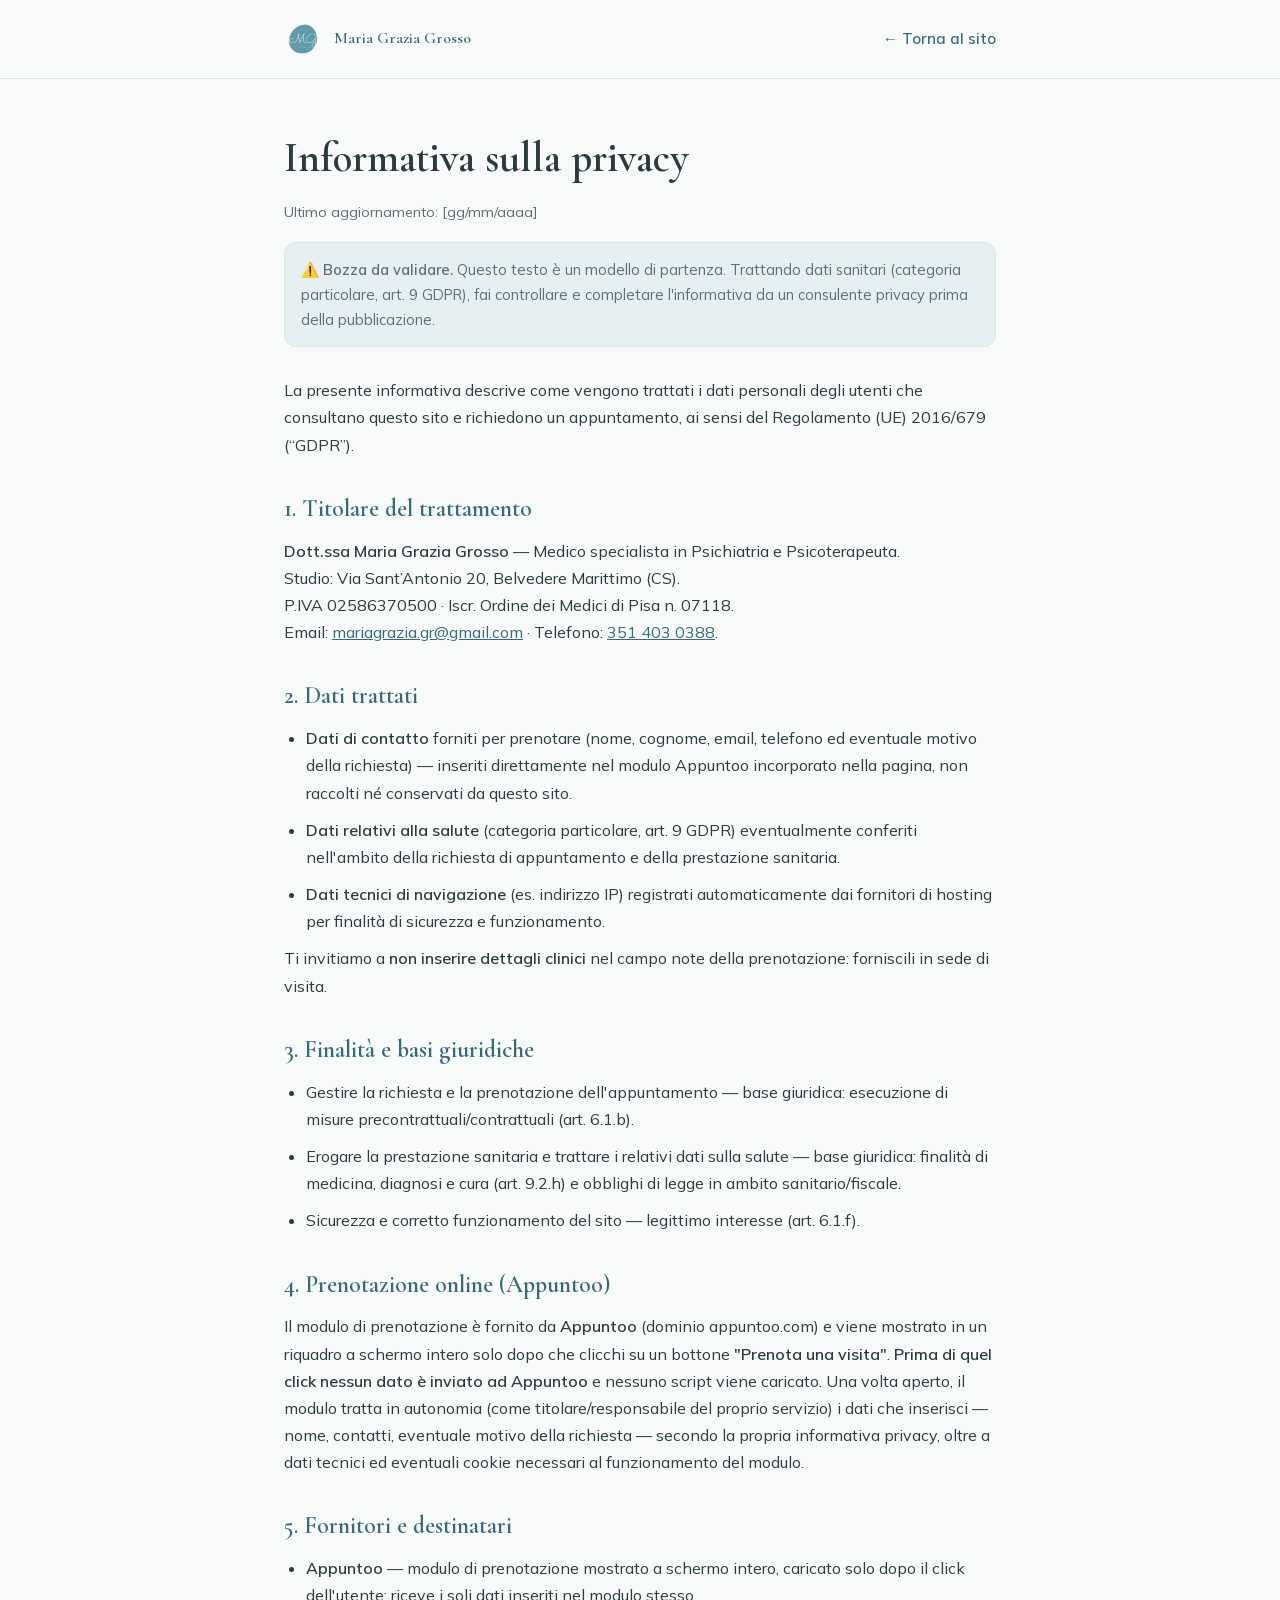
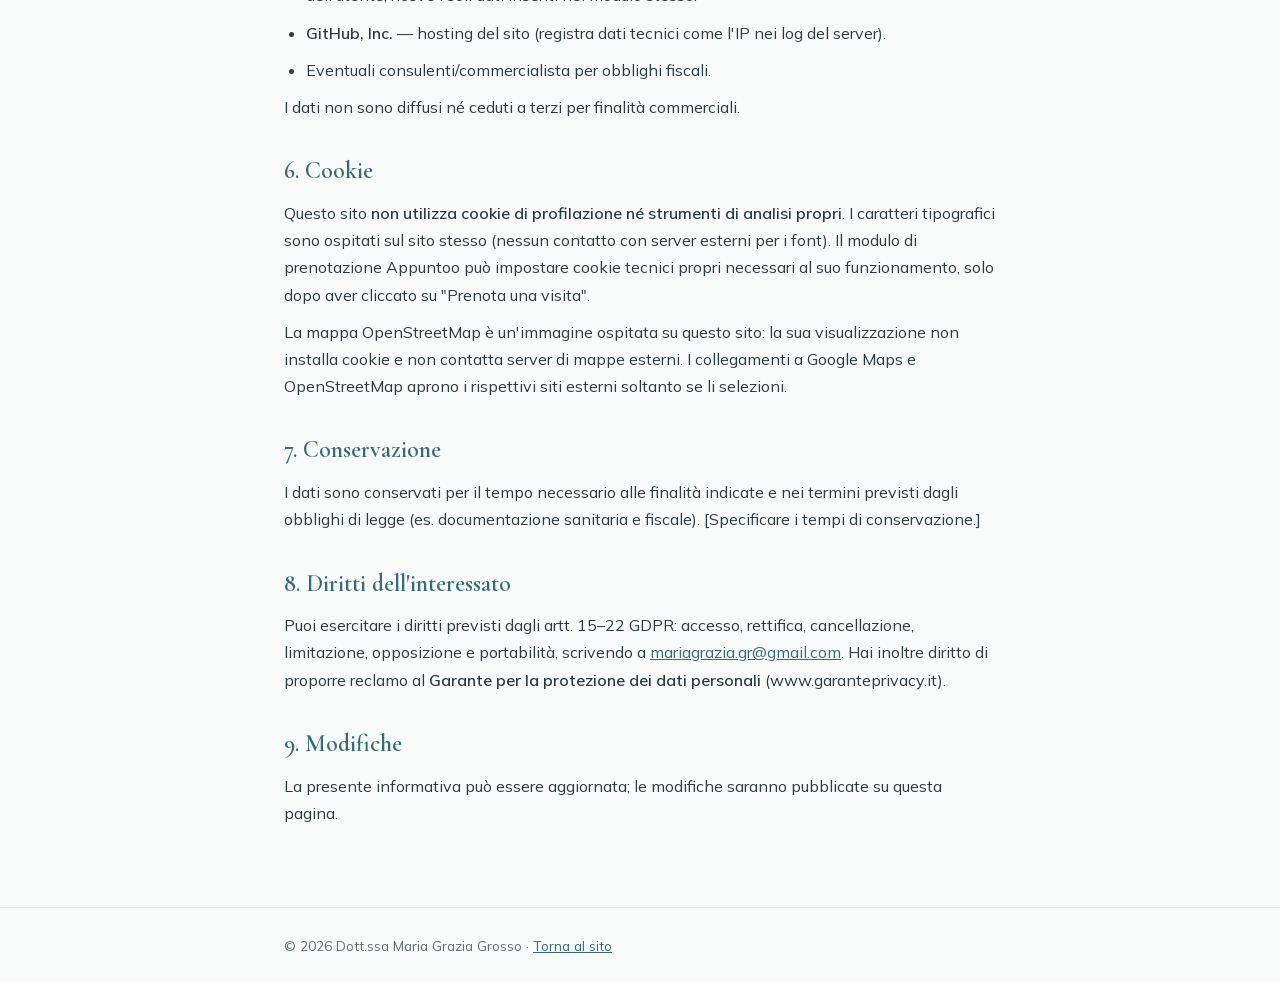
==== privacy.html @ db0a960a "Aggiunge mappa OpenStreetMap locale e link Google Maps" ====
<!DOCTYPE html>
<!--
  INFORMATIVA PRIVACY — BOZZA/TEMPLATE da completare e far validare da un consulente.
  Compila i segnaposto [tra parentesi] e verifica responsabili, tempi di conservazione e basi giuridiche.
-->
<html lang="it">
<head>
<meta charset="utf-8">
<meta name="viewport" content="width=device-width, initial-scale=1">
<script>(function(){try{var t=localStorage.getItem('theme');if(t==='dark'||t==='light')document.documentElement.setAttribute('data-theme',t);}catch(e){}})();</script>
<title>Privacy — Dott.ssa Maria Grazia Grosso</title>
<meta name="robots" content="noindex, nofollow">
<meta name="theme-color" content="#356b77">
<link rel="icon" type="image/png" href="assets/logo/favicon.png?v=12">
<style>@font-face{font-family:'Cormorant Garamond';font-style:italic;font-weight:500;font-display:swap;src:url(assets/fonts/CormorantGaramond-italic-500-latin-ext.woff2) format('woff2');unicode-range: U+0100-02BA, U+02BD-02C5, U+02C7-02CC, U+02CE-02D7, U+02DD-02FF, U+0304, U+0308, U+0329, U+1D00-1DBF, U+1E00-1E9F, U+1EF2-1EFF, U+2020, U+20A0-20AB, U+20AD-20C0, U+2113, U+2C60-2C7F, U+A720-A7FF;}
@font-face{font-family:'Cormorant Garamond';font-style:italic;font-weight:500;font-display:swap;src:url(assets/fonts/CormorantGaramond-italic-500-latin.woff2) format('woff2');unicode-range: U+0000-00FF, U+0131, U+0152-0153, U+02BB-02BC, U+02C6, U+02DA, U+02DC, U+0304, U+0308, U+0329, U+2000-206F, U+20AC, U+2122, U+2191, U+2193, U+2212, U+2215, U+FEFF, U+FFFD;}
@font-face{font-family:'Cormorant Garamond';font-style:italic;font-weight:600;font-display:swap;src:url(assets/fonts/CormorantGaramond-italic-600-latin-ext.woff2) format('woff2');unicode-range: U+0100-02BA, U+02BD-02C5, U+02C7-02CC, U+02CE-02D7, U+02DD-02FF, U+0304, U+0308, U+0329, U+1D00-1DBF, U+1E00-1E9F, U+1EF2-1EFF, U+2020, U+20A0-20AB, U+20AD-20C0, U+2113, U+2C60-2C7F, U+A720-A7FF;}
@font-face{font-family:'Cormorant Garamond';font-style:italic;font-weight:600;font-display:swap;src:url(assets/fonts/CormorantGaramond-italic-600-latin.woff2) format('woff2');unicode-range: U+0000-00FF, U+0131, U+0152-0153, U+02BB-02BC, U+02C6, U+02DA, U+02DC, U+0304, U+0308, U+0329, U+2000-206F, U+20AC, U+2122, U+2191, U+2193, U+2212, U+2215, U+FEFF, U+FFFD;}
@font-face{font-family:'Cormorant Garamond';font-style:normal;font-weight:500;font-display:swap;src:url(assets/fonts/CormorantGaramond-normal-500-latin-ext.woff2) format('woff2');unicode-range: U+0100-02BA, U+02BD-02C5, U+02C7-02CC, U+02CE-02D7, U+02DD-02FF, U+0304, U+0308, U+0329, U+1D00-1DBF, U+1E00-1E9F, U+1EF2-1EFF, U+2020, U+20A0-20AB, U+20AD-20C0, U+2113, U+2C60-2C7F, U+A720-A7FF;}
@font-face{font-family:'Cormorant Garamond';font-style:normal;font-weight:500;font-display:swap;src:url(assets/fonts/CormorantGaramond-normal-500-latin.woff2) format('woff2');unicode-range: U+0000-00FF, U+0131, U+0152-0153, U+02BB-02BC, U+02C6, U+02DA, U+02DC, U+0304, U+0308, U+0329, U+2000-206F, U+20AC, U+2122, U+2191, U+2193, U+2212, U+2215, U+FEFF, U+FFFD;}
@font-face{font-family:'Cormorant Garamond';font-style:normal;font-weight:600;font-display:swap;src:url(assets/fonts/CormorantGaramond-normal-600-latin-ext.woff2) format('woff2');unicode-range: U+0100-02BA, U+02BD-02C5, U+02C7-02CC, U+02CE-02D7, U+02DD-02FF, U+0304, U+0308, U+0329, U+1D00-1DBF, U+1E00-1E9F, U+1EF2-1EFF, U+2020, U+20A0-20AB, U+20AD-20C0, U+2113, U+2C60-2C7F, U+A720-A7FF;}
@font-face{font-family:'Cormorant Garamond';font-style:normal;font-weight:600;font-display:swap;src:url(assets/fonts/CormorantGaramond-normal-600-latin.woff2) format('woff2');unicode-range: U+0000-00FF, U+0131, U+0152-0153, U+02BB-02BC, U+02C6, U+02DA, U+02DC, U+0304, U+0308, U+0329, U+2000-206F, U+20AC, U+2122, U+2191, U+2193, U+2212, U+2215, U+FEFF, U+FFFD;}
@font-face{font-family:'Cormorant Garamond';font-style:normal;font-weight:700;font-display:swap;src:url(assets/fonts/CormorantGaramond-normal-700-latin-ext.woff2) format('woff2');unicode-range: U+0100-02BA, U+02BD-02C5, U+02C7-02CC, U+02CE-02D7, U+02DD-02FF, U+0304, U+0308, U+0329, U+1D00-1DBF, U+1E00-1E9F, U+1EF2-1EFF, U+2020, U+20A0-20AB, U+20AD-20C0, U+2113, U+2C60-2C7F, U+A720-A7FF;}
@font-face{font-family:'Cormorant Garamond';font-style:normal;font-weight:700;font-display:swap;src:url(assets/fonts/CormorantGaramond-normal-700-latin.woff2) format('woff2');unicode-range: U+0000-00FF, U+0131, U+0152-0153, U+02BB-02BC, U+02C6, U+02DA, U+02DC, U+0304, U+0308, U+0329, U+2000-206F, U+20AC, U+2122, U+2191, U+2193, U+2212, U+2215, U+FEFF, U+FFFD;}
@font-face{font-family:'Mulish';font-style:normal;font-weight:300;font-display:swap;src:url(assets/fonts/Mulish-normal-300-latin-ext.woff2) format('woff2');unicode-range: U+0100-02BA, U+02BD-02C5, U+02C7-02CC, U+02CE-02D7, U+02DD-02FF, U+0304, U+0308, U+0329, U+1D00-1DBF, U+1E00-1E9F, U+1EF2-1EFF, U+2020, U+20A0-20AB, U+20AD-20C0, U+2113, U+2C60-2C7F, U+A720-A7FF;}
@font-face{font-family:'Mulish';font-style:normal;font-weight:300;font-display:swap;src:url(assets/fonts/Mulish-normal-300-latin.woff2) format('woff2');unicode-range: U+0000-00FF, U+0131, U+0152-0153, U+02BB-02BC, U+02C6, U+02DA, U+02DC, U+0304, U+0308, U+0329, U+2000-206F, U+20AC, U+2122, U+2191, U+2193, U+2212, U+2215, U+FEFF, U+FFFD;}
@font-face{font-family:'Mulish';font-style:normal;font-weight:400;font-display:swap;src:url(assets/fonts/Mulish-normal-400-latin-ext.woff2) format('woff2');unicode-range: U+0100-02BA, U+02BD-02C5, U+02C7-02CC, U+02CE-02D7, U+02DD-02FF, U+0304, U+0308, U+0329, U+1D00-1DBF, U+1E00-1E9F, U+1EF2-1EFF, U+2020, U+20A0-20AB, U+20AD-20C0, U+2113, U+2C60-2C7F, U+A720-A7FF;}
@font-face{font-family:'Mulish';font-style:normal;font-weight:400;font-display:swap;src:url(assets/fonts/Mulish-normal-400-latin.woff2) format('woff2');unicode-range: U+0000-00FF, U+0131, U+0152-0153, U+02BB-02BC, U+02C6, U+02DA, U+02DC, U+0304, U+0308, U+0329, U+2000-206F, U+20AC, U+2122, U+2191, U+2193, U+2212, U+2215, U+FEFF, U+FFFD;}
@font-face{font-family:'Mulish';font-style:normal;font-weight:500;font-display:swap;src:url(assets/fonts/Mulish-normal-500-latin-ext.woff2) format('woff2');unicode-range: U+0100-02BA, U+02BD-02C5, U+02C7-02CC, U+02CE-02D7, U+02DD-02FF, U+0304, U+0308, U+0329, U+1D00-1DBF, U+1E00-1E9F, U+1EF2-1EFF, U+2020, U+20A0-20AB, U+20AD-20C0, U+2113, U+2C60-2C7F, U+A720-A7FF;}
@font-face{font-family:'Mulish';font-style:normal;font-weight:500;font-display:swap;src:url(assets/fonts/Mulish-normal-500-latin.woff2) format('woff2');unicode-range: U+0000-00FF, U+0131, U+0152-0153, U+02BB-02BC, U+02C6, U+02DA, U+02DC, U+0304, U+0308, U+0329, U+2000-206F, U+20AC, U+2122, U+2191, U+2193, U+2212, U+2215, U+FEFF, U+FFFD;}
@font-face{font-family:'Mulish';font-style:normal;font-weight:600;font-display:swap;src:url(assets/fonts/Mulish-normal-600-latin-ext.woff2) format('woff2');unicode-range: U+0100-02BA, U+02BD-02C5, U+02C7-02CC, U+02CE-02D7, U+02DD-02FF, U+0304, U+0308, U+0329, U+1D00-1DBF, U+1E00-1E9F, U+1EF2-1EFF, U+2020, U+20A0-20AB, U+20AD-20C0, U+2113, U+2C60-2C7F, U+A720-A7FF;}
@font-face{font-family:'Mulish';font-style:normal;font-weight:600;font-display:swap;src:url(assets/fonts/Mulish-normal-600-latin.woff2) format('woff2');unicode-range: U+0000-00FF, U+0131, U+0152-0153, U+02BB-02BC, U+02C6, U+02DA, U+02DC, U+0304, U+0308, U+0329, U+2000-206F, U+20AC, U+2122, U+2191, U+2193, U+2212, U+2215, U+FEFF, U+FFFD;}
@font-face{font-family:'Mulish';font-style:normal;font-weight:700;font-display:swap;src:url(assets/fonts/Mulish-normal-700-latin-ext.woff2) format('woff2');unicode-range: U+0100-02BA, U+02BD-02C5, U+02C7-02CC, U+02CE-02D7, U+02DD-02FF, U+0304, U+0308, U+0329, U+1D00-1DBF, U+1E00-1E9F, U+1EF2-1EFF, U+2020, U+20A0-20AB, U+20AD-20C0, U+2113, U+2C60-2C7F, U+A720-A7FF;}
@font-face{font-family:'Mulish';font-style:normal;font-weight:700;font-display:swap;src:url(assets/fonts/Mulish-normal-700-latin.woff2) format('woff2');unicode-range: U+0000-00FF, U+0131, U+0152-0153, U+02BB-02BC, U+02C6, U+02DA, U+02DC, U+0304, U+0308, U+0329, U+2000-206F, U+20AC, U+2122, U+2191, U+2193, U+2212, U+2215, U+FEFF, U+FFFD;}</style>
<style>
  :root{
    --bg:#f8fafa;--surface:#ffffff;--ink:#2c3b40;--muted:#5d6f74;
    --green:#5f9aaa;--green-deep:#356b77;--line:#d7e6e9;
    --serif:'Cormorant Garamond',Georgia,serif;
    --sans:'Mulish',-apple-system,BlinkMacSystemFont,"Segoe UI",Roboto,Helvetica,Arial,sans-serif;
  }
  :root[data-theme="dark"]{--bg:#0e171a;--surface:#16242a;--ink:#e6eef0;--muted:#9fb6bb;--green-deep:#8fc0cd;--line:#2a3b42}
  @media(prefers-color-scheme:dark){:root:not([data-theme="light"]){--bg:#0e171a;--surface:#16242a;--ink:#e6eef0;--muted:#9fb6bb;--green-deep:#8fc0cd;--line:#2a3b42}}
  *{box-sizing:border-box;margin:0;padding:0}
  body{font-family:var(--sans);color:var(--ink);background:var(--bg);line-height:1.7;-webkit-font-smoothing:antialiased}
  .wrap{max-width:760px;margin:0 auto;padding:0 24px}
  header{border-bottom:1px solid var(--line);padding:20px 0}
  header .wrap{display:flex;align-items:center;gap:12px}
  header img{width:38px;height:38px}
  header a{color:var(--green-deep);text-decoration:none;font-weight:600;font-size:.95rem}
  header .home{margin-left:auto}
  main{padding:44px 0 70px}
  h1{font-family:var(--serif);font-weight:600;font-size:clamp(2rem,5vw,2.6rem);margin-bottom:6px}
  .updated{color:var(--muted);font-size:.9rem;margin-bottom:14px}
  .note{background:rgba(95,154,170,.12);border:1px solid var(--line);border-radius:12px;padding:14px 16px;font-size:.92rem;color:var(--muted);margin:18px 0 30px}
  h2{font-family:var(--serif);font-weight:600;font-size:1.5rem;margin:30px 0 8px;color:var(--green-deep)}
  p,li{color:var(--ink);font-size:1rem;margin-bottom:10px}
  ul{padding-left:22px;margin-bottom:10px}
  a{color:var(--green-deep)}
  a:focus-visible{outline:2px solid var(--green-deep);outline-offset:3px;border-radius:4px}
  .skip-link{position:fixed;top:12px;left:12px;z-index:100;background:var(--surface);
    color:var(--ink);padding:12px 18px;border:1px solid var(--green-deep);border-radius:8px;
    transform:translateY(-180%)}
  .skip-link:focus{transform:none}
  #main-content:focus{outline:none}
  strong{font-weight:600}
  footer{border-top:1px solid var(--line);padding:26px 0;color:var(--muted);font-size:.85rem}
</style>
</head>
<body>
<a class="skip-link" href="#main-content">Vai al contenuto</a>
<header>
  <div class="wrap">
    <img src="assets/logo/icona-ottanio.png?v=12" alt="MG">
    <strong style="font-family:var(--serif);color:var(--green-deep)">Maria Grazia Grosso</strong>
    <a class="home" href="index.html">← Torna al sito</a>
  </div>
</header>

<main id="main-content" tabindex="-1">
  <div class="wrap">
    <h1>Informativa sulla privacy</h1>
    <div class="updated">Ultimo aggiornamento: [gg/mm/aaaa]</div>

    <div class="note">⚠️ <strong>Bozza da validare.</strong> Questo testo è un modello di partenza. Trattando dati sanitari (categoria particolare, art. 9 GDPR), fai controllare e completare l'informativa da un consulente privacy prima della pubblicazione.</div>

    <p>La presente informativa descrive come vengono trattati i dati personali degli utenti che consultano questo sito e richiedono un appuntamento, ai sensi del Regolamento (UE) 2016/679 (“GDPR”).</p>

    <h2>1. Titolare del trattamento</h2>
    <p><strong>Dott.ssa Maria Grazia Grosso</strong> — Medico specialista in Psichiatria e Psicoterapeuta.<br>
    Studio: Via Sant’Antonio 20, Belvedere Marittimo (CS).<br>
    P.IVA 02586370500 · Iscr. Ordine dei Medici di Pisa n. 07118.<br>
    Email: <a href="mailto:mariagrazia.gr@gmail.com">mariagrazia.gr@gmail.com</a> · Telefono: <a href="tel:+393514030388">351 403 0388</a>.</p>

    <h2>2. Dati trattati</h2>
    <ul>
      <li><strong>Dati di contatto</strong> forniti per prenotare (nome, cognome, email, telefono ed eventuale motivo della richiesta) — inseriti direttamente nel modulo Appuntoo incorporato nella pagina, non raccolti né conservati da questo sito.</li>
      <li><strong>Dati relativi alla salute</strong> (categoria particolare, art. 9 GDPR) eventualmente conferiti nell'ambito della richiesta di appuntamento e della prestazione sanitaria.</li>
      <li><strong>Dati tecnici di navigazione</strong> (es. indirizzo IP) registrati automaticamente dai fornitori di hosting per finalità di sicurezza e funzionamento.</li>
    </ul>
    <p>Ti invitiamo a <strong>non inserire dettagli clinici</strong> nel campo note della prenotazione: forniscili in sede di visita.</p>

    <h2>3. Finalità e basi giuridiche</h2>
    <ul>
      <li>Gestire la richiesta e la prenotazione dell'appuntamento — base giuridica: esecuzione di misure precontrattuali/contrattuali (art. 6.1.b).</li>
      <li>Erogare la prestazione sanitaria e trattare i relativi dati sulla salute — base giuridica: finalità di medicina, diagnosi e cura (art. 9.2.h) e obblighi di legge in ambito sanitario/fiscale.</li>
      <li>Sicurezza e corretto funzionamento del sito — legittimo interesse (art. 6.1.f).</li>
    </ul>

    <h2>4. Prenotazione online (Appuntoo)</h2>
    <p>Il modulo di prenotazione è fornito da <strong>Appuntoo</strong> (dominio appuntoo.com) e viene mostrato in un riquadro a schermo intero solo dopo che clicchi su un bottone <strong>"Prenota una visita"</strong>. <strong>Prima di quel click nessun dato è inviato ad Appuntoo</strong> e nessuno script viene caricato. Una volta aperto, il modulo tratta in autonomia (come titolare/responsabile del proprio servizio) i dati che inserisci — nome, contatti, eventuale motivo della richiesta — secondo la propria informativa privacy, oltre a dati tecnici ed eventuali cookie necessari al funzionamento del modulo.</p>

    <h2>5. Fornitori e destinatari</h2>
    <ul>
      <li><strong>Appuntoo</strong> — modulo di prenotazione mostrato a schermo intero, caricato solo dopo il click dell'utente; riceve i soli dati inseriti nel modulo stesso.</li>
      <li><strong>GitHub, Inc.</strong> — hosting del sito (registra dati tecnici come l'IP nei log del server).</li>
      <li>Eventuali consulenti/commercialista per obblighi fiscali.</li>
    </ul>
    <p>I dati non sono diffusi né ceduti a terzi per finalità commerciali.</p>

    <h2>6. Cookie</h2>
    <p>Questo sito <strong>non utilizza cookie di profilazione né strumenti di analisi propri</strong>. I caratteri tipografici sono ospitati sul sito stesso (nessun contatto con server esterni per i font). Il modulo di prenotazione Appuntoo può impostare cookie tecnici propri necessari al suo funzionamento, solo dopo aver cliccato su "Prenota una visita".</p>
    <p>La mappa OpenStreetMap è un'immagine ospitata su questo sito: la sua visualizzazione non installa cookie e non contatta server di mappe esterni. I collegamenti a Google Maps e OpenStreetMap aprono i rispettivi siti esterni soltanto se li selezioni.</p>

    <h2>7. Conservazione</h2>
    <p>I dati sono conservati per il tempo necessario alle finalità indicate e nei termini previsti dagli obblighi di legge (es. documentazione sanitaria e fiscale). [Specificare i tempi di conservazione.]</p>

    <h2>8. Diritti dell'interessato</h2>
    <p>Puoi esercitare i diritti previsti dagli artt. 15–22 GDPR: accesso, rettifica, cancellazione, limitazione, opposizione e portabilità, scrivendo a <a href="mailto:mariagrazia.gr@gmail.com">mariagrazia.gr@gmail.com</a>. Hai inoltre diritto di proporre reclamo al <strong>Garante per la protezione dei dati personali</strong> (www.garanteprivacy.it).</p>

    <h2>9. Modifiche</h2>
    <p>La presente informativa può essere aggiornata; le modifiche saranno pubblicate su questa pagina.</p>
  </div>
</main>

<footer>
  <div class="wrap">© <span id="yr"></span> Dott.ssa Maria Grazia Grosso · <a href="index.html">Torna al sito</a></div>
</footer>
<script>document.getElementById('yr').textContent=new Date().getFullYear();</script>
</body>
</html>
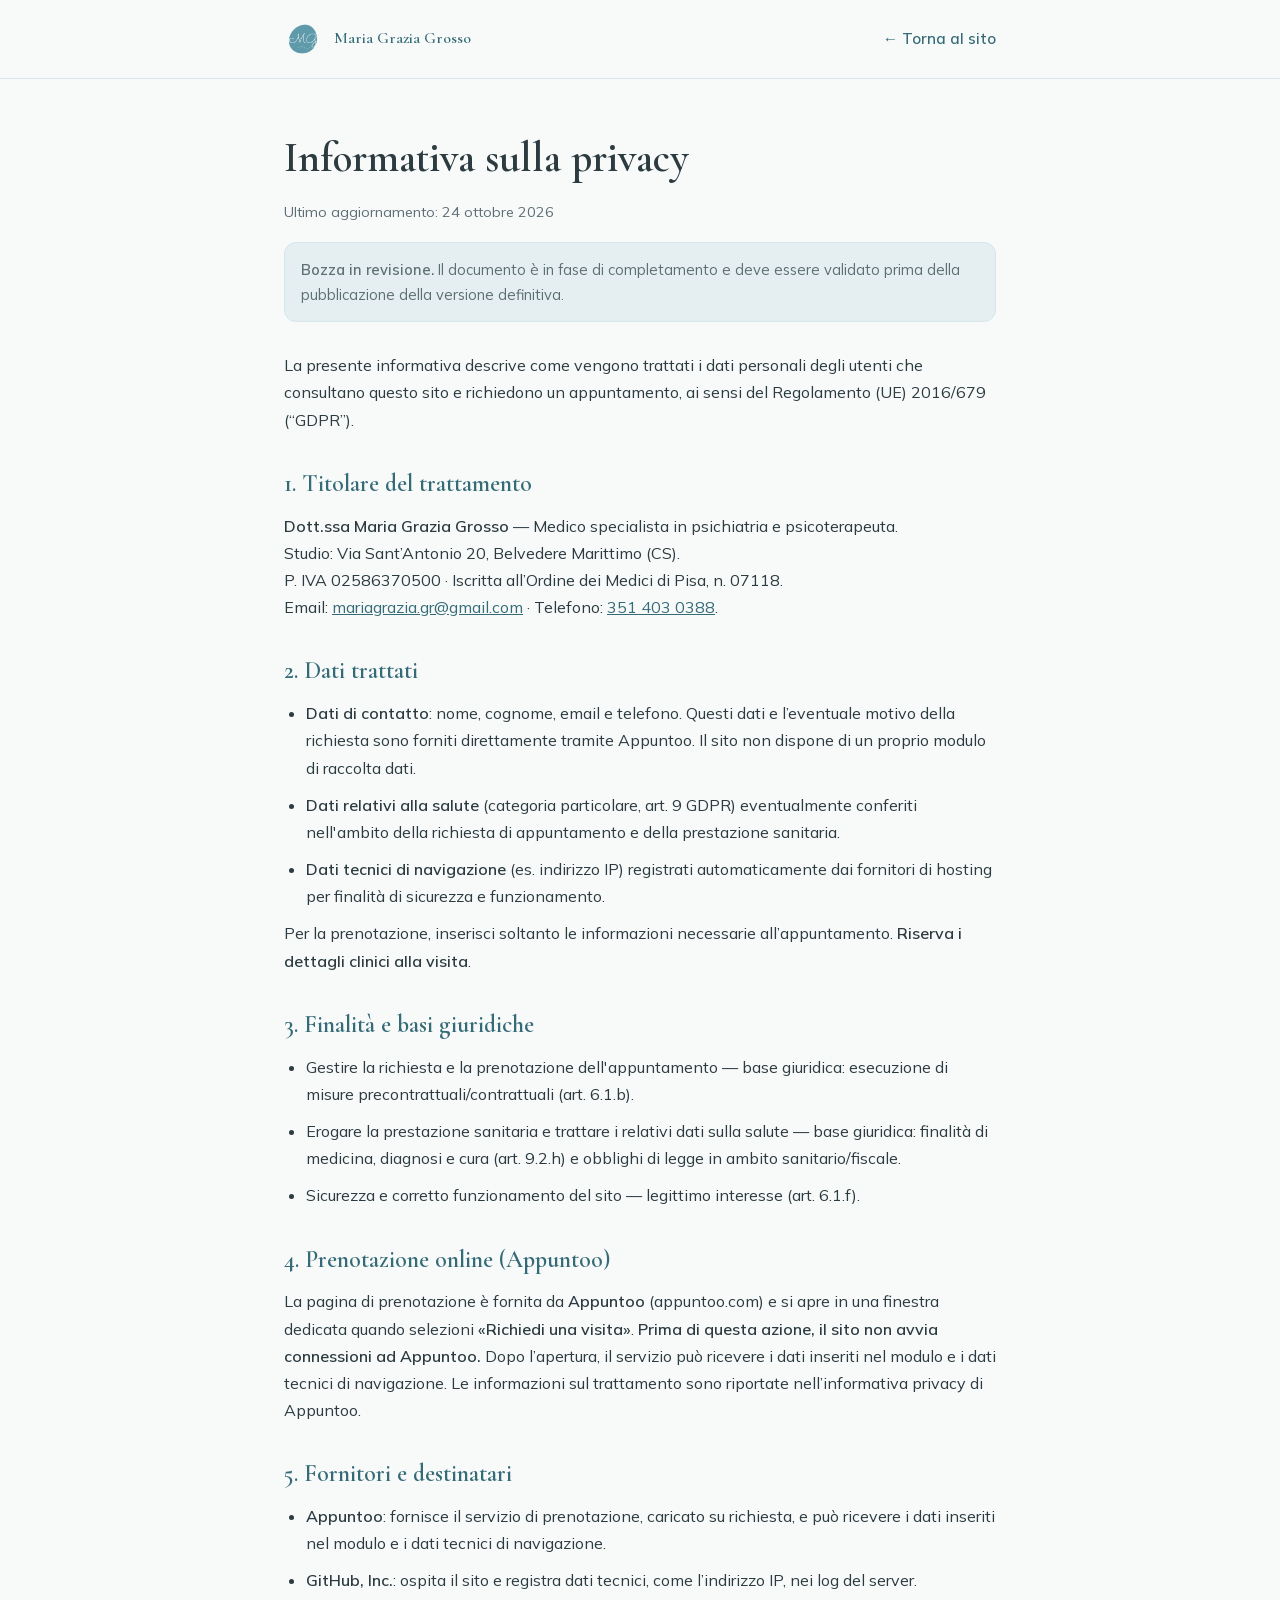
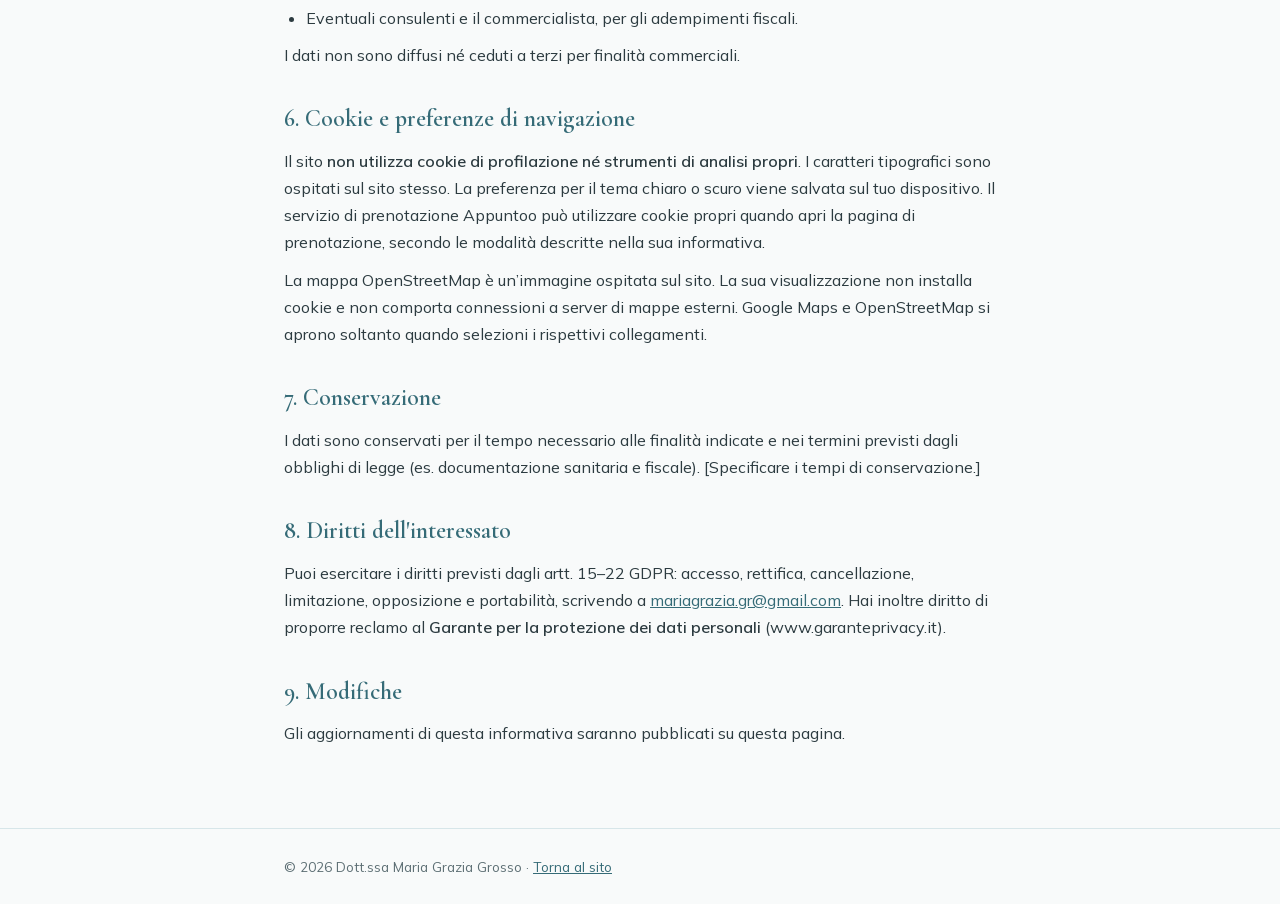
==== commit e0aec1b6: "Riscrive i testi con tono professionale e coerente" ====
--- a/privacy.html
+++ b/privacy.html
@@ -80,25 +80,25 @@
 <main id="main-content" tabindex="-1">
   <div class="wrap">
     <h1>Informativa sulla privacy</h1>
-    <div class="updated">Ultimo aggiornamento: [gg/mm/aaaa]</div>
+    <div class="updated">Ultimo aggiornamento: 24 ottobre 2026</div>
 
-    <div class="note">⚠️ <strong>Bozza da validare.</strong> Questo testo è un modello di partenza. Trattando dati sanitari (categoria particolare, art. 9 GDPR), fai controllare e completare l'informativa da un consulente privacy prima della pubblicazione.</div>
+    <div class="note"><strong>Bozza in revisione.</strong> Il documento è in fase di completamento e deve essere validato prima della pubblicazione della versione definitiva.</div>
 
     <p>La presente informativa descrive come vengono trattati i dati personali degli utenti che consultano questo sito e richiedono un appuntamento, ai sensi del Regolamento (UE) 2016/679 (“GDPR”).</p>
 
     <h2>1. Titolare del trattamento</h2>
-    <p><strong>Dott.ssa Maria Grazia Grosso</strong> — Medico specialista in Psichiatria e Psicoterapeuta.<br>
+    <p><strong>Dott.ssa Maria Grazia Grosso</strong> — Medico specialista in psichiatria e psicoterapeuta.<br>
     Studio: Via Sant’Antonio 20, Belvedere Marittimo (CS).<br>
-    P.IVA 02586370500 · Iscr. Ordine dei Medici di Pisa n. 07118.<br>
+    P. IVA 02586370500 · Iscritta all’Ordine dei Medici di Pisa, n. 07118.<br>
     Email: <a href="mailto:mariagrazia.gr@gmail.com">mariagrazia.gr@gmail.com</a> · Telefono: <a href="tel:+393514030388">351 403 0388</a>.</p>
 
     <h2>2. Dati trattati</h2>
     <ul>
-      <li><strong>Dati di contatto</strong> forniti per prenotare (nome, cognome, email, telefono ed eventuale motivo della richiesta) — inseriti direttamente nel modulo Appuntoo incorporato nella pagina, non raccolti né conservati da questo sito.</li>
+      <li><strong>Dati di contatto</strong>: nome, cognome, email e telefono. Questi dati e l’eventuale motivo della richiesta sono forniti direttamente tramite Appuntoo. Il sito non dispone di un proprio modulo di raccolta dati.</li>
       <li><strong>Dati relativi alla salute</strong> (categoria particolare, art. 9 GDPR) eventualmente conferiti nell'ambito della richiesta di appuntamento e della prestazione sanitaria.</li>
       <li><strong>Dati tecnici di navigazione</strong> (es. indirizzo IP) registrati automaticamente dai fornitori di hosting per finalità di sicurezza e funzionamento.</li>
     </ul>
-    <p>Ti invitiamo a <strong>non inserire dettagli clinici</strong> nel campo note della prenotazione: forniscili in sede di visita.</p>
+    <p>Per la prenotazione, inserisci soltanto le informazioni necessarie all’appuntamento. <strong>Riserva i dettagli clinici alla visita</strong>.</p>
 
     <h2>3. Finalità e basi giuridiche</h2>
     <ul>
@@ -108,19 +108,19 @@
     </ul>
 
     <h2>4. Prenotazione online (Appuntoo)</h2>
-    <p>Il modulo di prenotazione è fornito da <strong>Appuntoo</strong> (dominio appuntoo.com) e viene mostrato in un riquadro a schermo intero solo dopo che clicchi su un bottone <strong>"Prenota una visita"</strong>. <strong>Prima di quel click nessun dato è inviato ad Appuntoo</strong> e nessuno script viene caricato. Una volta aperto, il modulo tratta in autonomia (come titolare/responsabile del proprio servizio) i dati che inserisci — nome, contatti, eventuale motivo della richiesta — secondo la propria informativa privacy, oltre a dati tecnici ed eventuali cookie necessari al funzionamento del modulo.</p>
+    <p>La pagina di prenotazione è fornita da <strong>Appuntoo</strong> (appuntoo.com) e si apre in una finestra dedicata quando selezioni <strong>«Richiedi una visita»</strong>. <strong>Prima di questa azione, il sito non avvia connessioni ad Appuntoo.</strong> Dopo l’apertura, il servizio può ricevere i dati inseriti nel modulo e i dati tecnici di navigazione. Le informazioni sul trattamento sono riportate nell’informativa privacy di Appuntoo.</p>
 
     <h2>5. Fornitori e destinatari</h2>
     <ul>
-      <li><strong>Appuntoo</strong> — modulo di prenotazione mostrato a schermo intero, caricato solo dopo il click dell'utente; riceve i soli dati inseriti nel modulo stesso.</li>
-      <li><strong>GitHub, Inc.</strong> — hosting del sito (registra dati tecnici come l'IP nei log del server).</li>
-      <li>Eventuali consulenti/commercialista per obblighi fiscali.</li>
+      <li><strong>Appuntoo</strong>: fornisce il servizio di prenotazione, caricato su richiesta, e può ricevere i dati inseriti nel modulo e i dati tecnici di navigazione.</li>
+      <li><strong>GitHub, Inc.</strong>: ospita il sito e registra dati tecnici, come l’indirizzo IP, nei log del server.</li>
+      <li>Eventuali consulenti e il commercialista, per gli adempimenti fiscali.</li>
     </ul>
     <p>I dati non sono diffusi né ceduti a terzi per finalità commerciali.</p>
 
-    <h2>6. Cookie</h2>
-    <p>Questo sito <strong>non utilizza cookie di profilazione né strumenti di analisi propri</strong>. I caratteri tipografici sono ospitati sul sito stesso (nessun contatto con server esterni per i font). Il modulo di prenotazione Appuntoo può impostare cookie tecnici propri necessari al suo funzionamento, solo dopo aver cliccato su "Prenota una visita".</p>
-    <p>La mappa OpenStreetMap è un'immagine ospitata su questo sito: la sua visualizzazione non installa cookie e non contatta server di mappe esterni. I collegamenti a Google Maps e OpenStreetMap aprono i rispettivi siti esterni soltanto se li selezioni.</p>
+    <h2>6. Cookie e preferenze di navigazione</h2>
+    <p>Il sito <strong>non utilizza cookie di profilazione né strumenti di analisi propri</strong>. I caratteri tipografici sono ospitati sul sito stesso. La preferenza per il tema chiaro o scuro viene salvata sul tuo dispositivo. Il servizio di prenotazione Appuntoo può utilizzare cookie propri quando apri la pagina di prenotazione, secondo le modalità descritte nella sua informativa.</p>
+    <p>La mappa OpenStreetMap è un’immagine ospitata sul sito. La sua visualizzazione non installa cookie e non comporta connessioni a server di mappe esterni. Google Maps e OpenStreetMap si aprono soltanto quando selezioni i rispettivi collegamenti.</p>
 
     <h2>7. Conservazione</h2>
     <p>I dati sono conservati per il tempo necessario alle finalità indicate e nei termini previsti dagli obblighi di legge (es. documentazione sanitaria e fiscale). [Specificare i tempi di conservazione.]</p>
@@ -129,7 +129,7 @@
     <p>Puoi esercitare i diritti previsti dagli artt. 15–22 GDPR: accesso, rettifica, cancellazione, limitazione, opposizione e portabilità, scrivendo a <a href="mailto:mariagrazia.gr@gmail.com">mariagrazia.gr@gmail.com</a>. Hai inoltre diritto di proporre reclamo al <strong>Garante per la protezione dei dati personali</strong> (www.garanteprivacy.it).</p>
 
     <h2>9. Modifiche</h2>
-    <p>La presente informativa può essere aggiornata; le modifiche saranno pubblicate su questa pagina.</p>
+    <p>Gli aggiornamenti di questa informativa saranno pubblicati su questa pagina.</p>
   </div>
 </main>
 
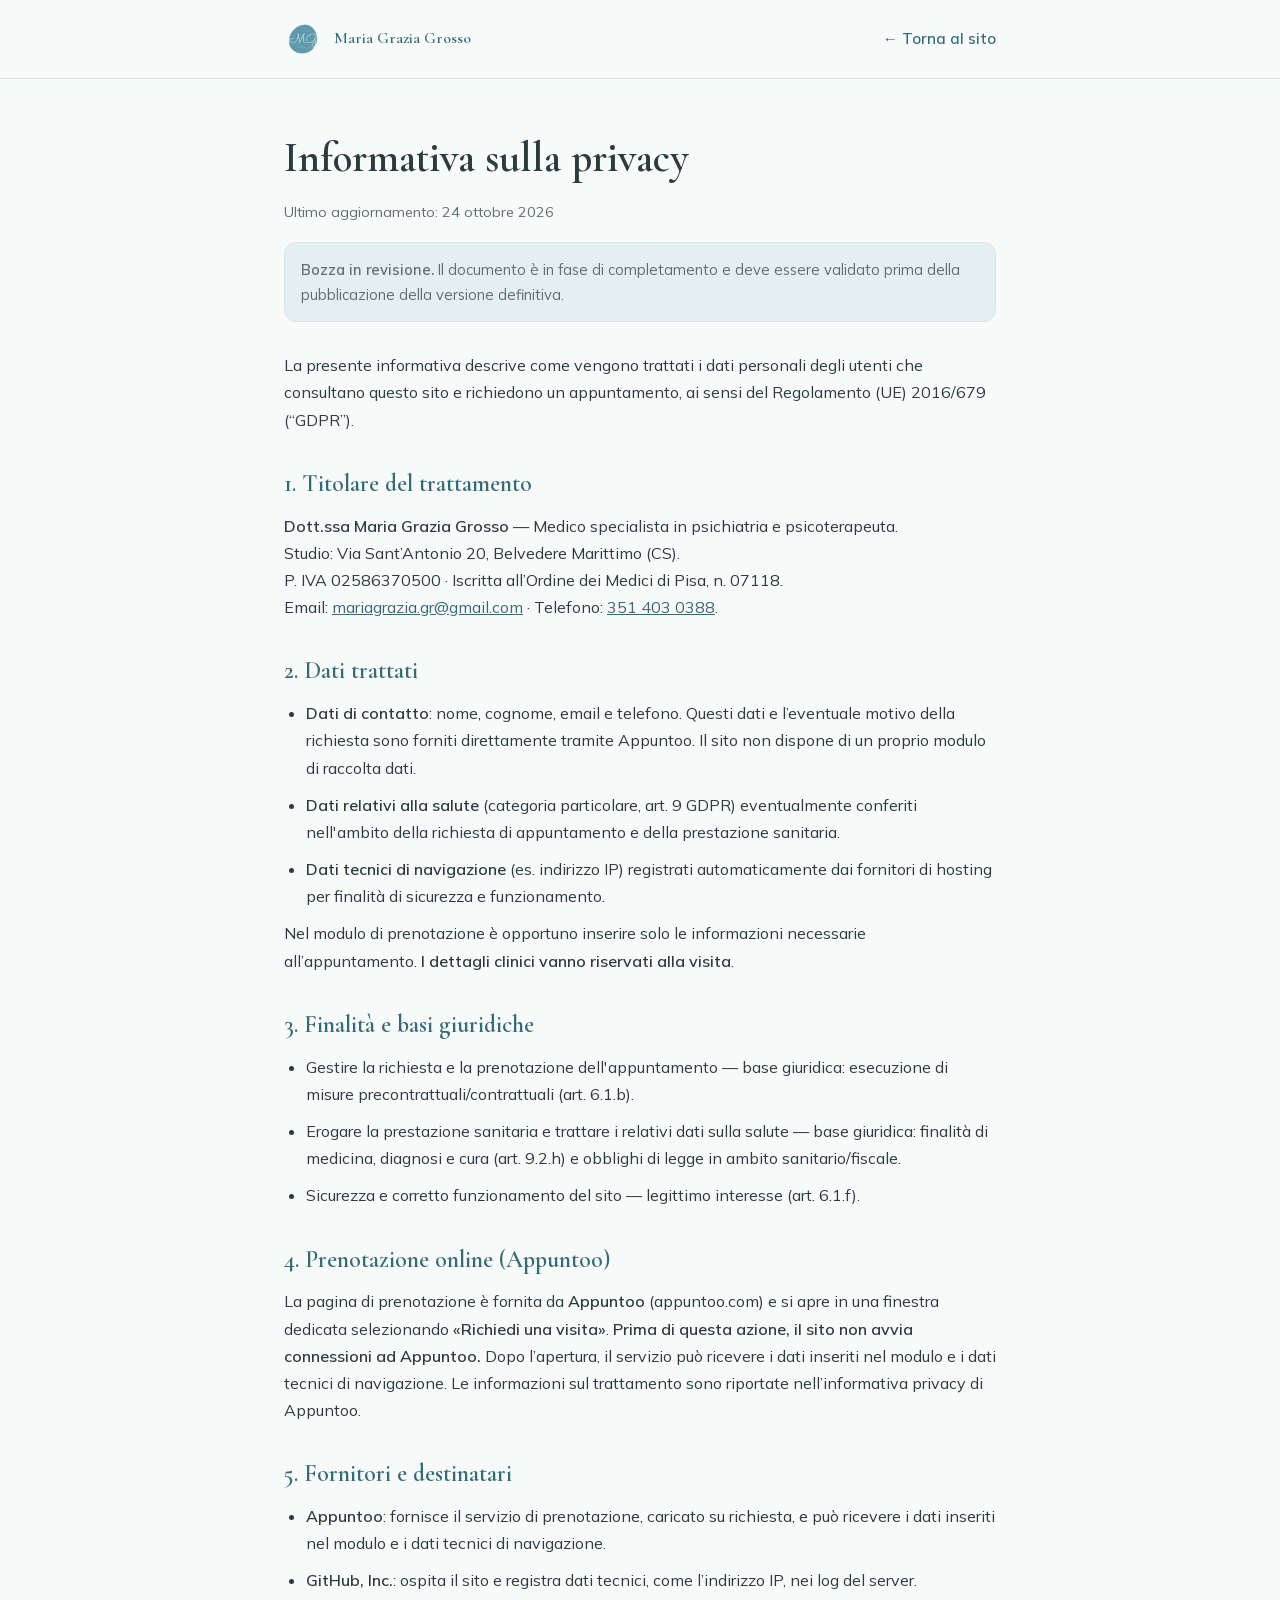
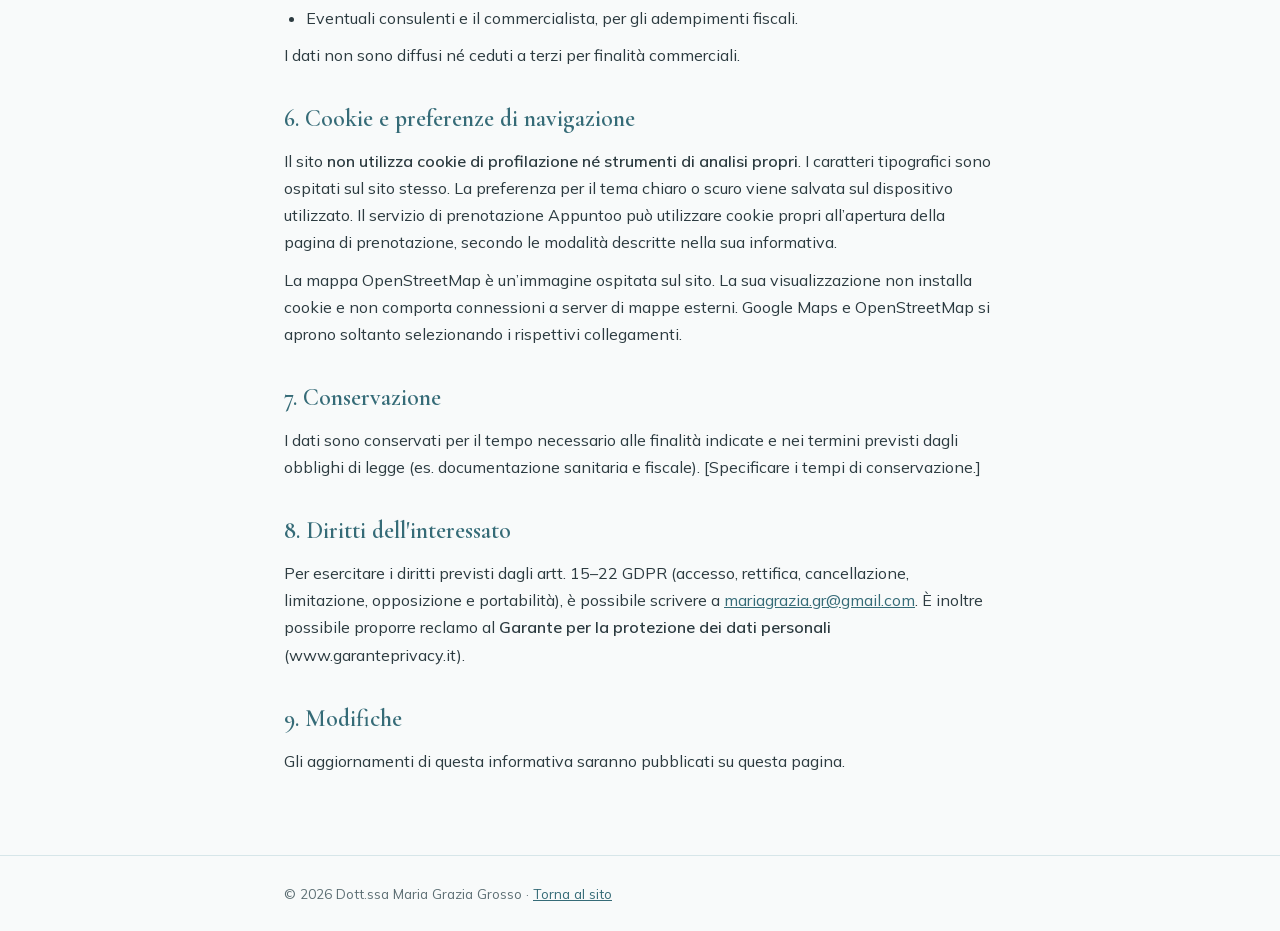
==== commit 619111b7: "Uniforma i testi a un registro formale e non confidenziale" ====
--- a/privacy.html
+++ b/privacy.html
@@ -98,7 +98,7 @@
       <li><strong>Dati relativi alla salute</strong> (categoria particolare, art. 9 GDPR) eventualmente conferiti nell'ambito della richiesta di appuntamento e della prestazione sanitaria.</li>
       <li><strong>Dati tecnici di navigazione</strong> (es. indirizzo IP) registrati automaticamente dai fornitori di hosting per finalità di sicurezza e funzionamento.</li>
     </ul>
-    <p>Per la prenotazione, inserisci soltanto le informazioni necessarie all’appuntamento. <strong>Riserva i dettagli clinici alla visita</strong>.</p>
+    <p>Nel modulo di prenotazione è opportuno inserire solo le informazioni necessarie all’appuntamento. <strong>I dettagli clinici vanno riservati alla visita</strong>.</p>
 
     <h2>3. Finalità e basi giuridiche</h2>
     <ul>
@@ -108,7 +108,7 @@
     </ul>
 
     <h2>4. Prenotazione online (Appuntoo)</h2>
-    <p>La pagina di prenotazione è fornita da <strong>Appuntoo</strong> (appuntoo.com) e si apre in una finestra dedicata quando selezioni <strong>«Richiedi una visita»</strong>. <strong>Prima di questa azione, il sito non avvia connessioni ad Appuntoo.</strong> Dopo l’apertura, il servizio può ricevere i dati inseriti nel modulo e i dati tecnici di navigazione. Le informazioni sul trattamento sono riportate nell’informativa privacy di Appuntoo.</p>
+    <p>La pagina di prenotazione è fornita da <strong>Appuntoo</strong> (appuntoo.com) e si apre in una finestra dedicata selezionando <strong>«Richiedi una visita»</strong>. <strong>Prima di questa azione, il sito non avvia connessioni ad Appuntoo.</strong> Dopo l’apertura, il servizio può ricevere i dati inseriti nel modulo e i dati tecnici di navigazione. Le informazioni sul trattamento sono riportate nell’informativa privacy di Appuntoo.</p>
 
     <h2>5. Fornitori e destinatari</h2>
     <ul>
@@ -119,14 +119,14 @@
     <p>I dati non sono diffusi né ceduti a terzi per finalità commerciali.</p>
 
     <h2>6. Cookie e preferenze di navigazione</h2>
-    <p>Il sito <strong>non utilizza cookie di profilazione né strumenti di analisi propri</strong>. I caratteri tipografici sono ospitati sul sito stesso. La preferenza per il tema chiaro o scuro viene salvata sul tuo dispositivo. Il servizio di prenotazione Appuntoo può utilizzare cookie propri quando apri la pagina di prenotazione, secondo le modalità descritte nella sua informativa.</p>
-    <p>La mappa OpenStreetMap è un’immagine ospitata sul sito. La sua visualizzazione non installa cookie e non comporta connessioni a server di mappe esterni. Google Maps e OpenStreetMap si aprono soltanto quando selezioni i rispettivi collegamenti.</p>
+    <p>Il sito <strong>non utilizza cookie di profilazione né strumenti di analisi propri</strong>. I caratteri tipografici sono ospitati sul sito stesso. La preferenza per il tema chiaro o scuro viene salvata sul dispositivo utilizzato. Il servizio di prenotazione Appuntoo può utilizzare cookie propri all’apertura della pagina di prenotazione, secondo le modalità descritte nella sua informativa.</p>
+    <p>La mappa OpenStreetMap è un’immagine ospitata sul sito. La sua visualizzazione non installa cookie e non comporta connessioni a server di mappe esterni. Google Maps e OpenStreetMap si aprono soltanto selezionando i rispettivi collegamenti.</p>
 
     <h2>7. Conservazione</h2>
     <p>I dati sono conservati per il tempo necessario alle finalità indicate e nei termini previsti dagli obblighi di legge (es. documentazione sanitaria e fiscale). [Specificare i tempi di conservazione.]</p>
 
     <h2>8. Diritti dell'interessato</h2>
-    <p>Puoi esercitare i diritti previsti dagli artt. 15–22 GDPR: accesso, rettifica, cancellazione, limitazione, opposizione e portabilità, scrivendo a <a href="mailto:mariagrazia.gr@gmail.com">mariagrazia.gr@gmail.com</a>. Hai inoltre diritto di proporre reclamo al <strong>Garante per la protezione dei dati personali</strong> (www.garanteprivacy.it).</p>
+    <p>Per esercitare i diritti previsti dagli artt. 15–22 GDPR (accesso, rettifica, cancellazione, limitazione, opposizione e portabilità), è possibile scrivere a <a href="mailto:mariagrazia.gr@gmail.com">mariagrazia.gr@gmail.com</a>. È inoltre possibile proporre reclamo al <strong>Garante per la protezione dei dati personali</strong> (www.garanteprivacy.it).</p>
 
     <h2>9. Modifiche</h2>
     <p>Gli aggiornamenti di questa informativa saranno pubblicati su questa pagina.</p>
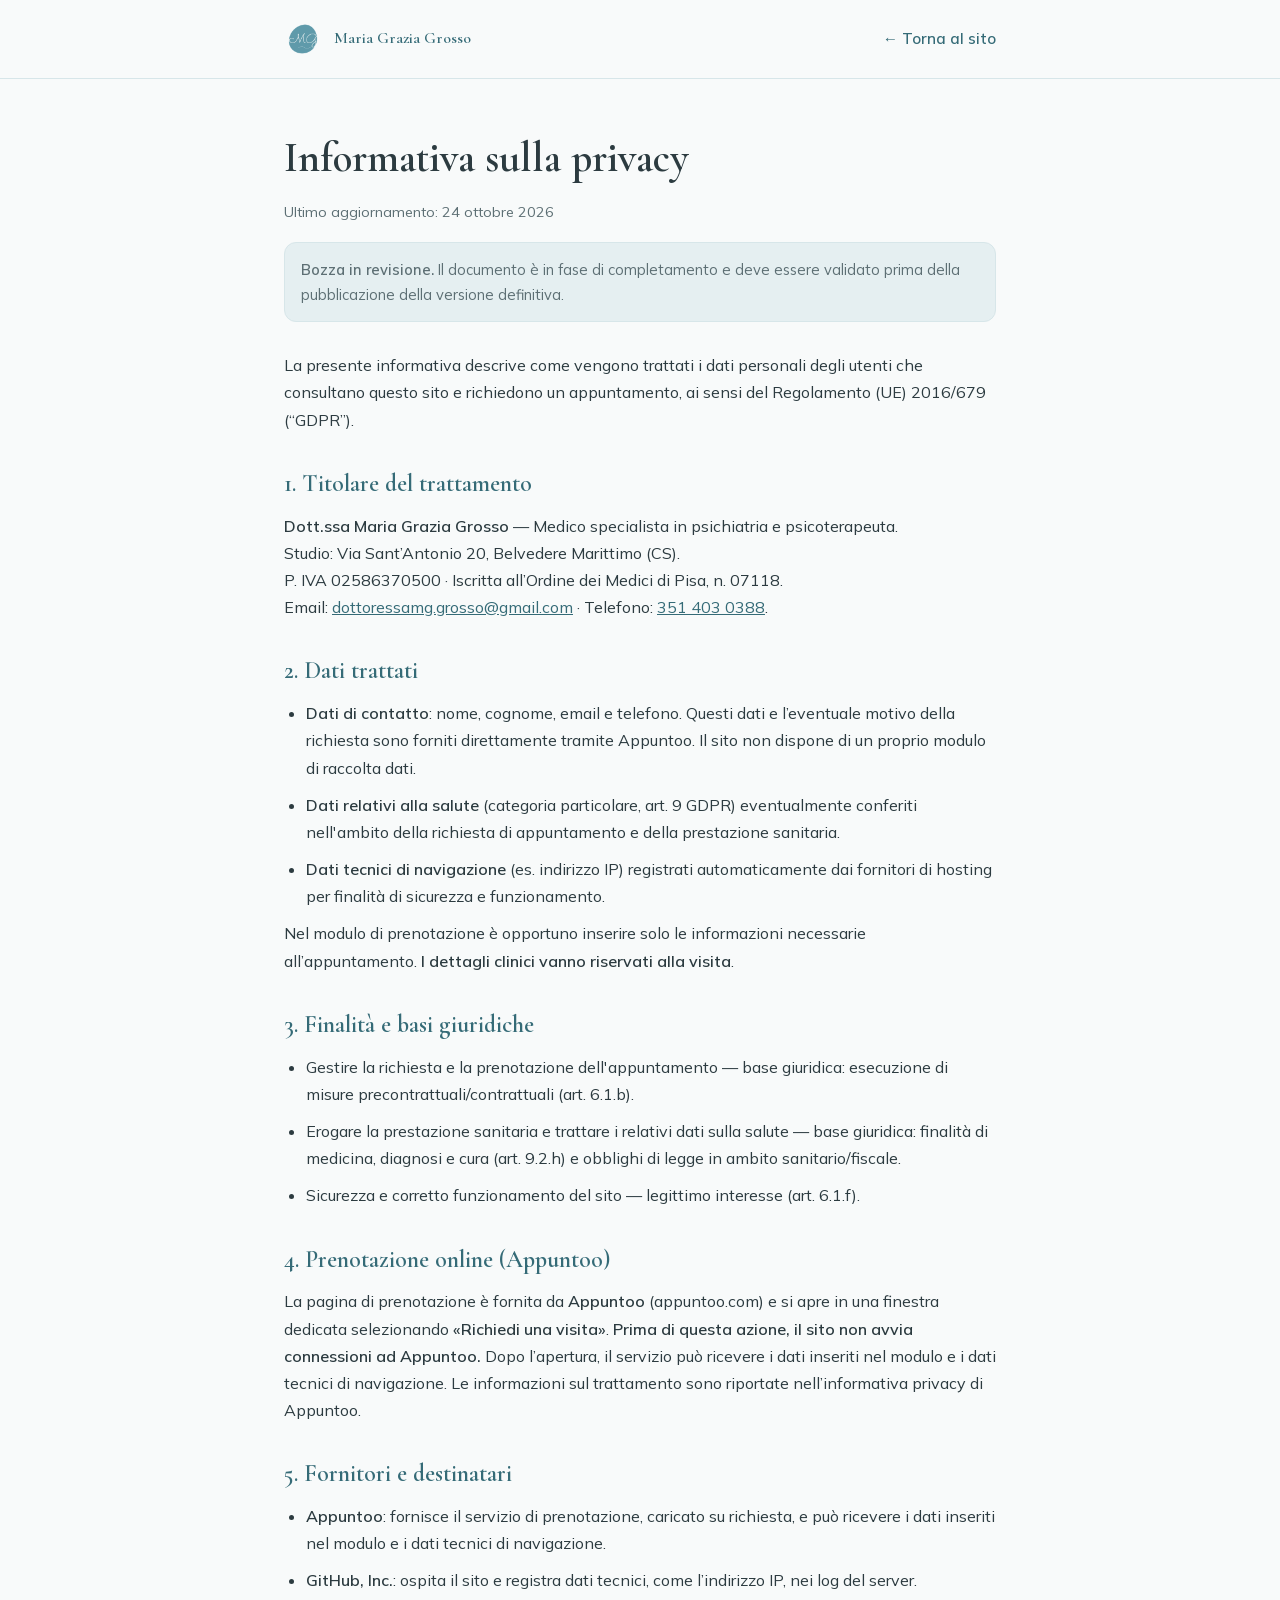
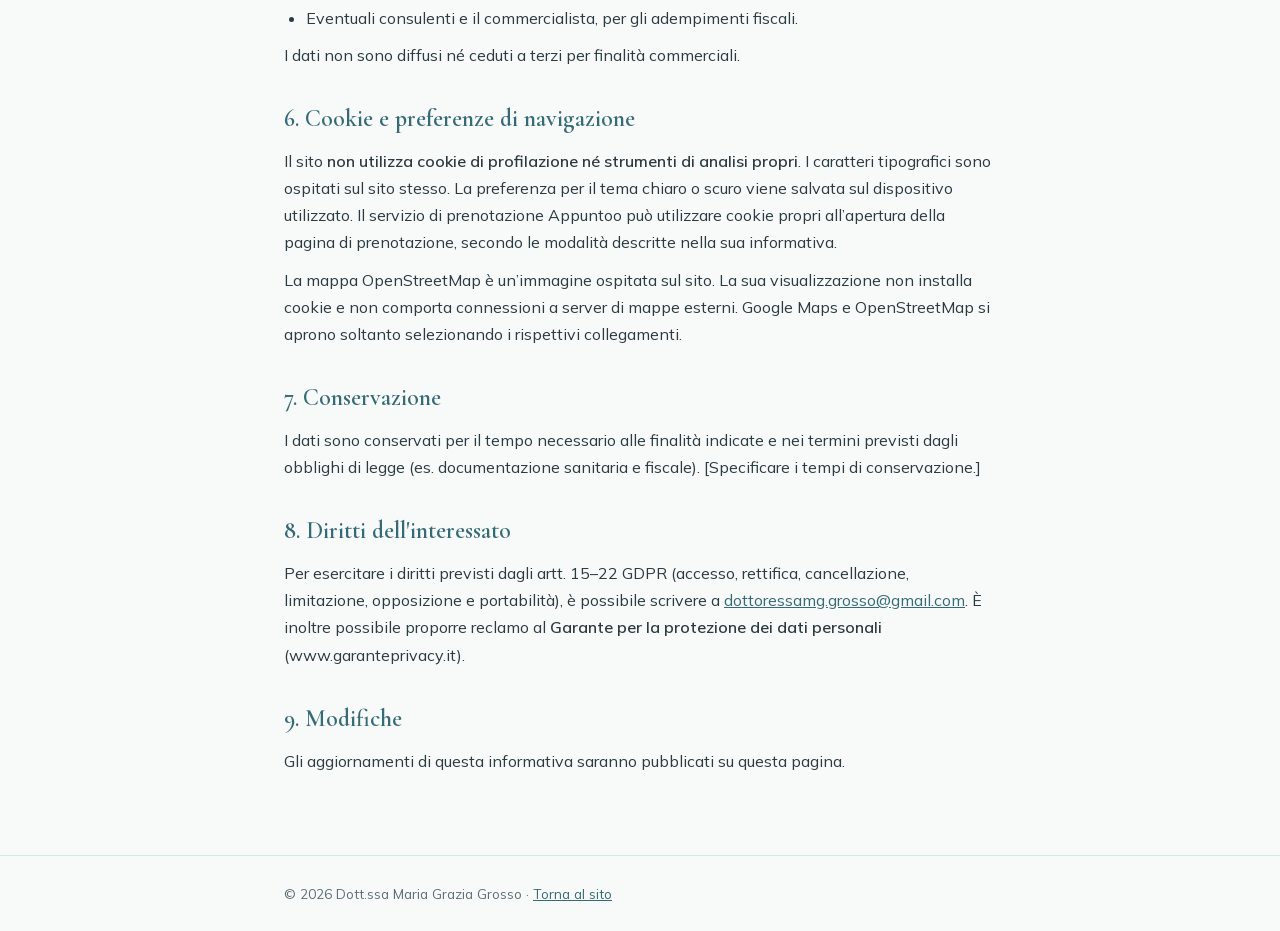
==== commit 493599eb: "Aggiorna l’indirizzo email definitivo dello studio" ====
--- a/privacy.html
+++ b/privacy.html
@@ -90,7 +90,7 @@
     <p><strong>Dott.ssa Maria Grazia Grosso</strong> — Medico specialista in psichiatria e psicoterapeuta.<br>
     Studio: Via Sant’Antonio 20, Belvedere Marittimo (CS).<br>
     P. IVA 02586370500 · Iscritta all’Ordine dei Medici di Pisa, n. 07118.<br>
-    Email: <a href="mailto:mariagrazia.gr@gmail.com">mariagrazia.gr@gmail.com</a> · Telefono: <a href="tel:+393514030388">351 403 0388</a>.</p>
+    Email: <a href="mailto:dottoressamg.grosso@gmail.com">dottoressamg.grosso@gmail.com</a> · Telefono: <a href="tel:+393514030388">351 403 0388</a>.</p>
 
     <h2>2. Dati trattati</h2>
     <ul>
@@ -126,7 +126,7 @@
     <p>I dati sono conservati per il tempo necessario alle finalità indicate e nei termini previsti dagli obblighi di legge (es. documentazione sanitaria e fiscale). [Specificare i tempi di conservazione.]</p>
 
     <h2>8. Diritti dell'interessato</h2>
-    <p>Per esercitare i diritti previsti dagli artt. 15–22 GDPR (accesso, rettifica, cancellazione, limitazione, opposizione e portabilità), è possibile scrivere a <a href="mailto:mariagrazia.gr@gmail.com">mariagrazia.gr@gmail.com</a>. È inoltre possibile proporre reclamo al <strong>Garante per la protezione dei dati personali</strong> (www.garanteprivacy.it).</p>
+    <p>Per esercitare i diritti previsti dagli artt. 15–22 GDPR (accesso, rettifica, cancellazione, limitazione, opposizione e portabilità), è possibile scrivere a <a href="mailto:dottoressamg.grosso@gmail.com">dottoressamg.grosso@gmail.com</a>. È inoltre possibile proporre reclamo al <strong>Garante per la protezione dei dati personali</strong> (www.garanteprivacy.it).</p>
 
     <h2>9. Modifiche</h2>
     <p>Gli aggiornamenti di questa informativa saranno pubblicati su questa pagina.</p>
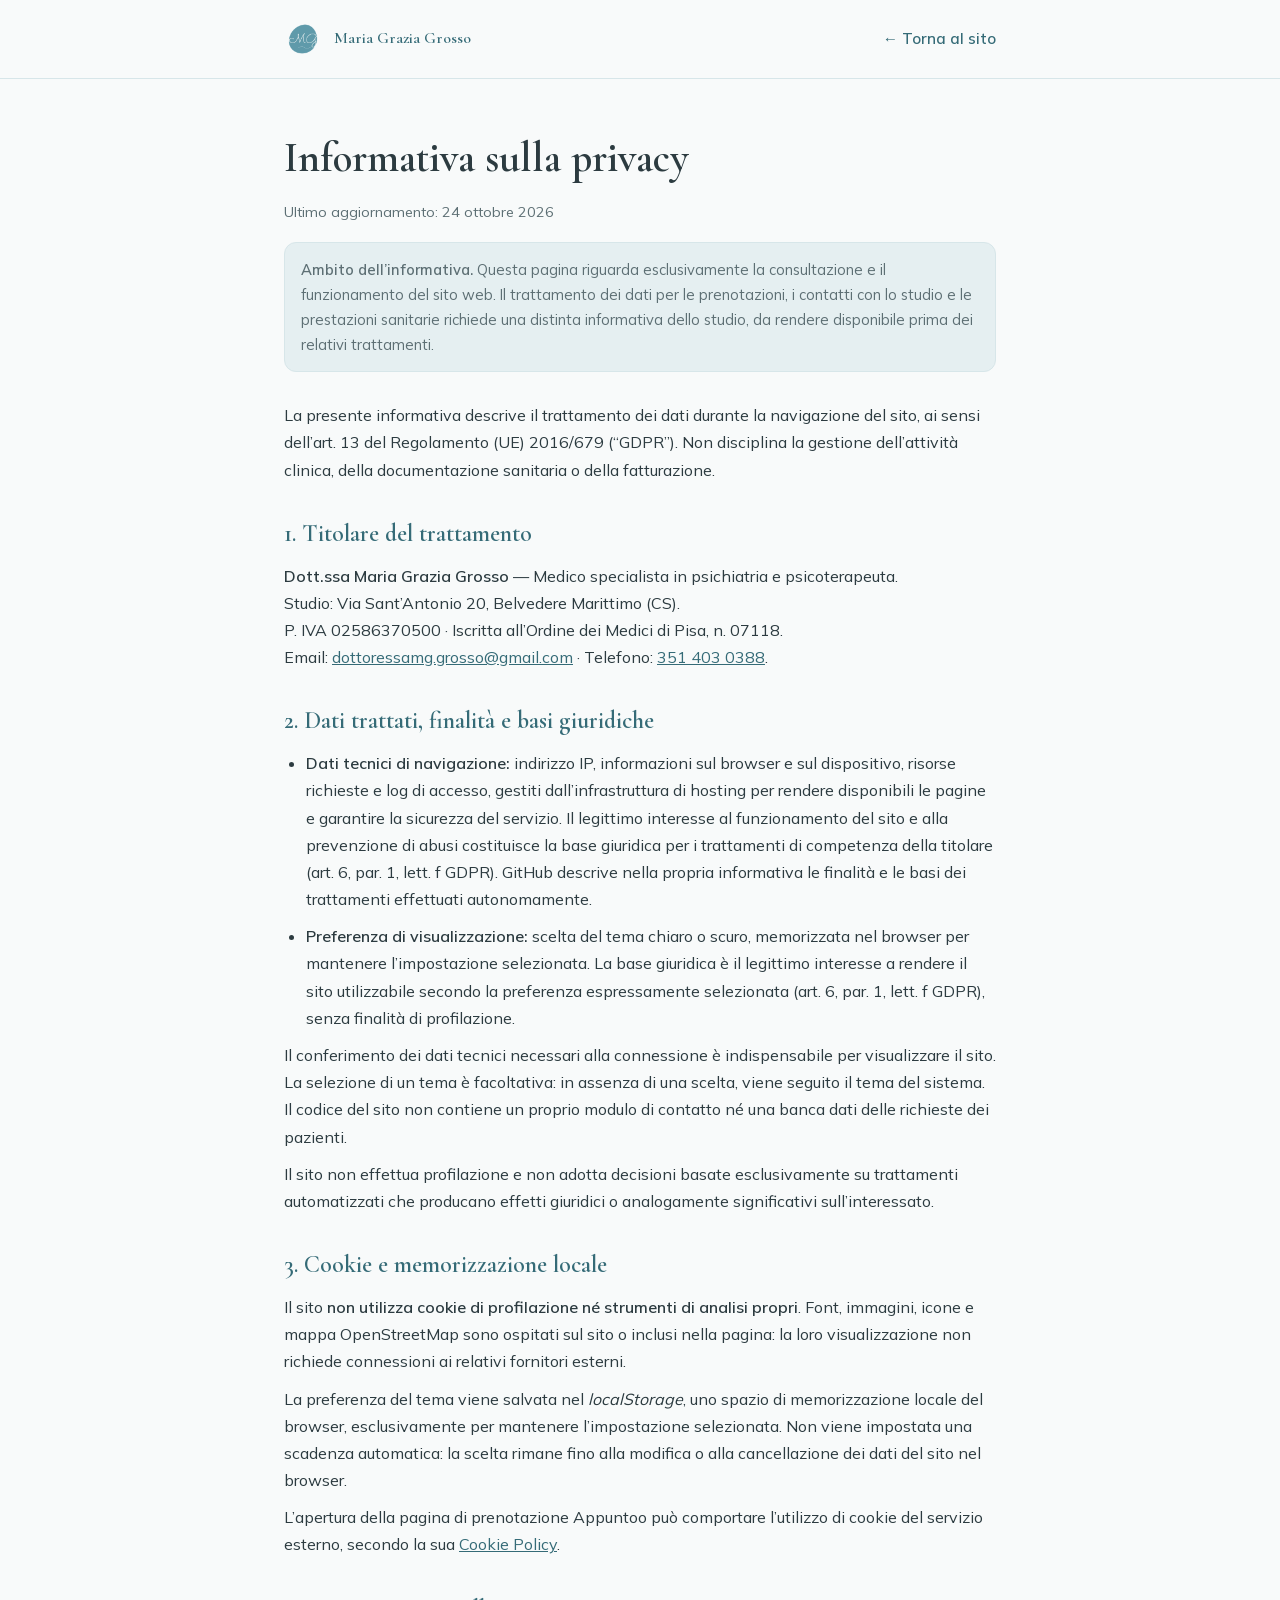
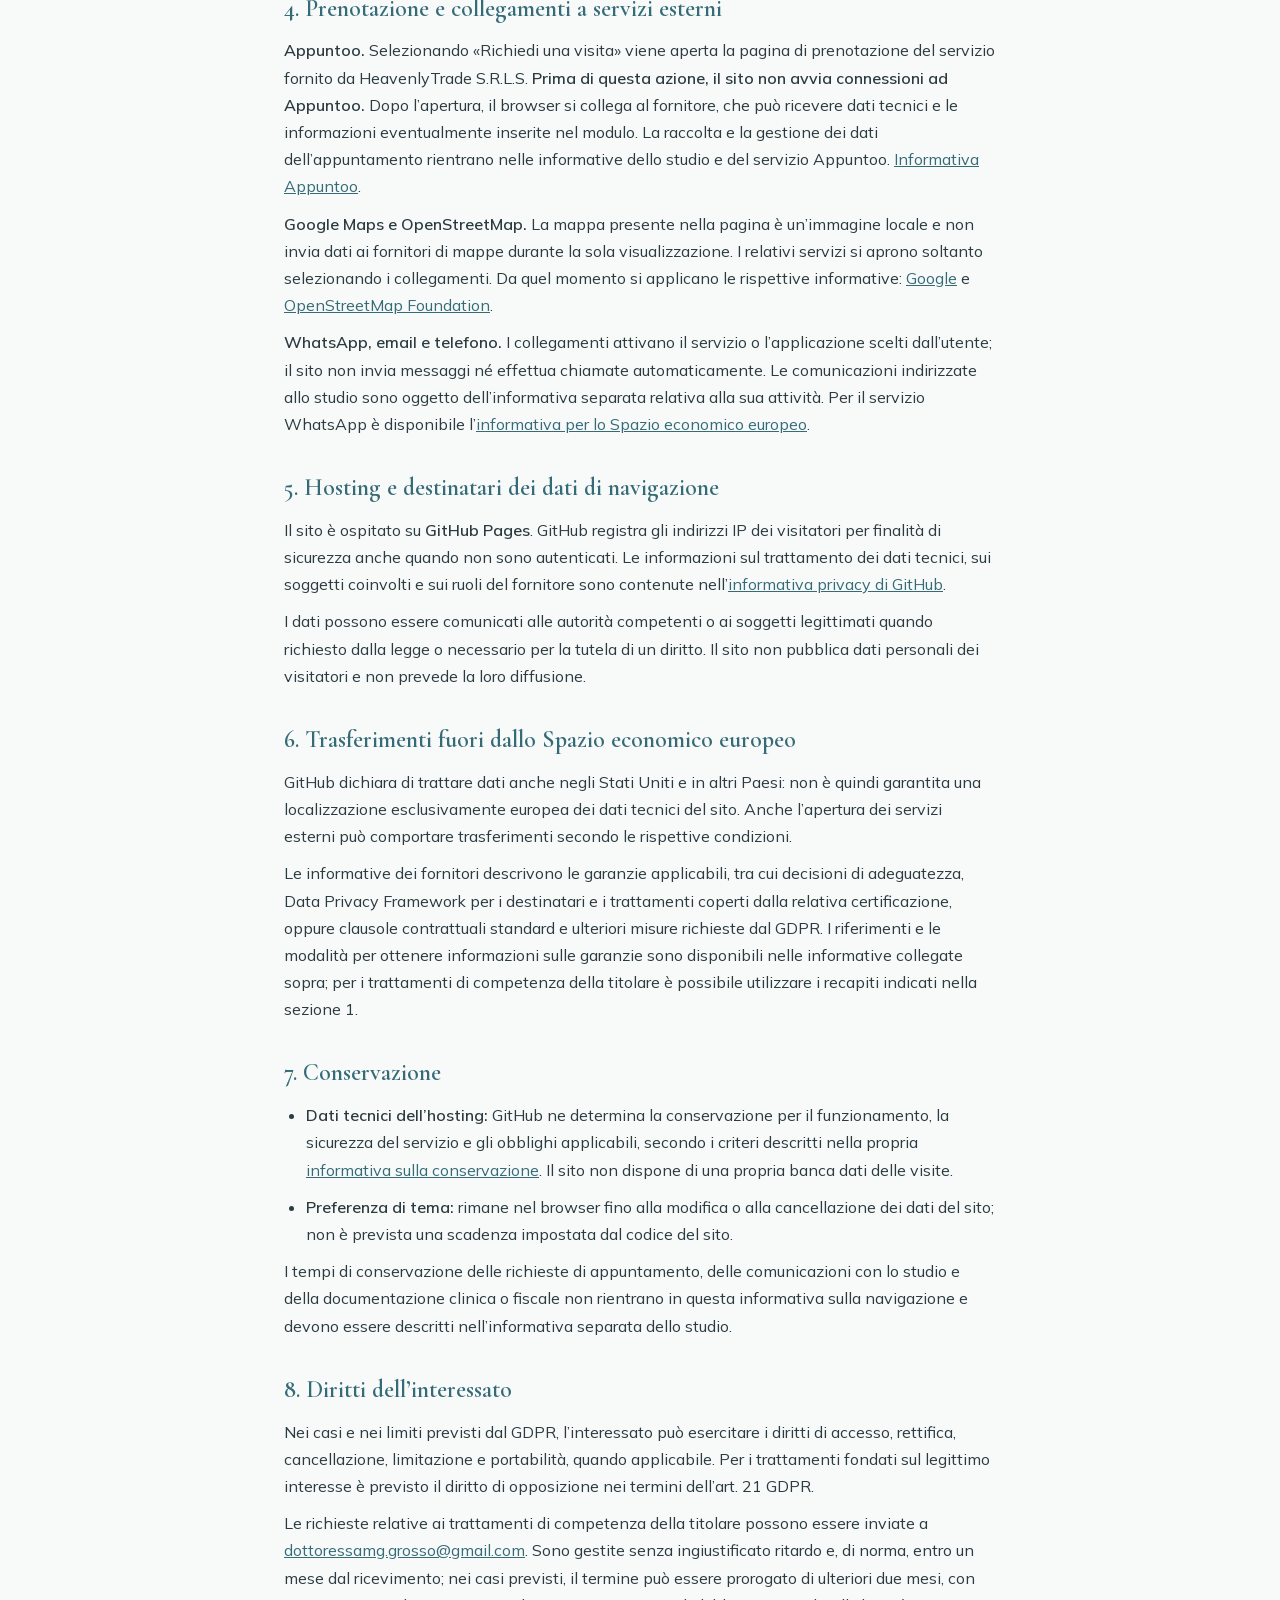
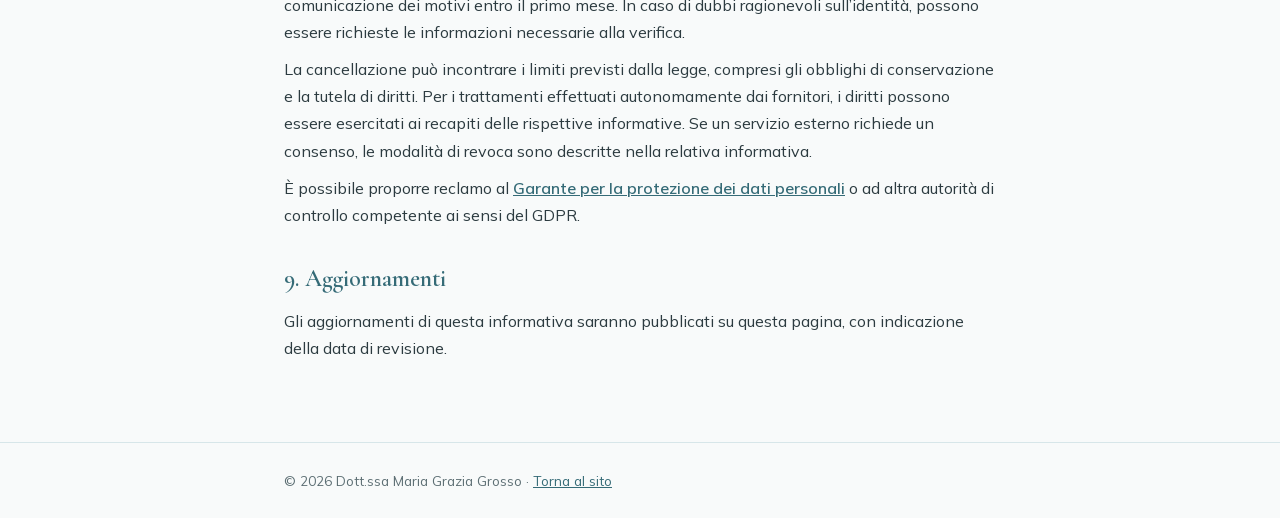
==== commit 29448e43: "Completa l’informativa privacy limitandola al sito web" ====
--- a/privacy.html
+++ b/privacy.html
@@ -1,7 +1,7 @@
 <!DOCTYPE html>
 <!--
-  INFORMATIVA PRIVACY — BOZZA/TEMPLATE da completare e far validare da un consulente.
-  Compila i segnaposto [tra parentesi] e verifica responsabili, tempi di conservazione e basi giuridiche.
+  INFORMATIVA PRIVACY — esclusivamente navigazione e funzionamento del sito.
+  Attività clinica, prenotazioni e comunicazioni con lo studio: informativa separata.
 -->
 <html lang="it">
 <head>
@@ -82,9 +82,9 @@
     <h1>Informativa sulla privacy</h1>
     <div class="updated">Ultimo aggiornamento: 24 ottobre 2026</div>
 
-    <div class="note"><strong>Bozza in revisione.</strong> Il documento è in fase di completamento e deve essere validato prima della pubblicazione della versione definitiva.</div>
+    <div class="note"><strong>Ambito dell’informativa.</strong> Questa pagina riguarda esclusivamente la consultazione e il funzionamento del sito web. Il trattamento dei dati per le prenotazioni, i contatti con lo studio e le prestazioni sanitarie richiede una distinta informativa dello studio, da rendere disponibile prima dei relativi trattamenti.</div>
 
-    <p>La presente informativa descrive come vengono trattati i dati personali degli utenti che consultano questo sito e richiedono un appuntamento, ai sensi del Regolamento (UE) 2016/679 (“GDPR”).</p>
+    <p>La presente informativa descrive il trattamento dei dati durante la navigazione del sito, ai sensi dell’art. 13 del Regolamento (UE) 2016/679 (“GDPR”). Non disciplina la gestione dell’attività clinica, della documentazione sanitaria o della fatturazione.</p>
 
     <h2>1. Titolare del trattamento</h2>
     <p><strong>Dott.ssa Maria Grazia Grosso</strong> — Medico specialista in psichiatria e psicoterapeuta.<br>
@@ -92,44 +92,47 @@
     P. IVA 02586370500 · Iscritta all’Ordine dei Medici di Pisa, n. 07118.<br>
     Email: <a href="mailto:dottoressamg.grosso@gmail.com">dottoressamg.grosso@gmail.com</a> · Telefono: <a href="tel:+393514030388">351 403 0388</a>.</p>
 
-    <h2>2. Dati trattati</h2>
+    <h2>2. Dati trattati, finalità e basi giuridiche</h2>
     <ul>
-      <li><strong>Dati di contatto</strong>: nome, cognome, email e telefono. Questi dati e l’eventuale motivo della richiesta sono forniti direttamente tramite Appuntoo. Il sito non dispone di un proprio modulo di raccolta dati.</li>
-      <li><strong>Dati relativi alla salute</strong> (categoria particolare, art. 9 GDPR) eventualmente conferiti nell'ambito della richiesta di appuntamento e della prestazione sanitaria.</li>
-      <li><strong>Dati tecnici di navigazione</strong> (es. indirizzo IP) registrati automaticamente dai fornitori di hosting per finalità di sicurezza e funzionamento.</li>
+      <li><strong>Dati tecnici di navigazione:</strong> indirizzo IP, informazioni sul browser e sul dispositivo, risorse richieste e log di accesso, gestiti dall’infrastruttura di hosting per rendere disponibili le pagine e garantire la sicurezza del servizio. Il legittimo interesse al funzionamento del sito e alla prevenzione di abusi costituisce la base giuridica per i trattamenti di competenza della titolare (art. 6, par. 1, lett. f GDPR). GitHub descrive nella propria informativa le finalità e le basi dei trattamenti effettuati autonomamente.</li>
+      <li><strong>Preferenza di visualizzazione:</strong> scelta del tema chiaro o scuro, memorizzata nel browser per mantenere l’impostazione selezionata. La base giuridica è il legittimo interesse a rendere il sito utilizzabile secondo la preferenza espressamente selezionata (art. 6, par. 1, lett. f GDPR), senza finalità di profilazione.</li>
     </ul>
-    <p>Nel modulo di prenotazione è opportuno inserire solo le informazioni necessarie all’appuntamento. <strong>I dettagli clinici vanno riservati alla visita</strong>.</p>
+    <p>Il conferimento dei dati tecnici necessari alla connessione è indispensabile per visualizzare il sito. La selezione di un tema è facoltativa: in assenza di una scelta, viene seguito il tema del sistema. Il codice del sito non contiene un proprio modulo di contatto né una banca dati delle richieste dei pazienti.</p>
+    <p>Il sito non effettua profilazione e non adotta decisioni basate esclusivamente su trattamenti automatizzati che producano effetti giuridici o analogamente significativi sull’interessato.</p>
 
-    <h2>3. Finalità e basi giuridiche</h2>
-    <ul>
-      <li>Gestire la richiesta e la prenotazione dell'appuntamento — base giuridica: esecuzione di misure precontrattuali/contrattuali (art. 6.1.b).</li>
-      <li>Erogare la prestazione sanitaria e trattare i relativi dati sulla salute — base giuridica: finalità di medicina, diagnosi e cura (art. 9.2.h) e obblighi di legge in ambito sanitario/fiscale.</li>
-      <li>Sicurezza e corretto funzionamento del sito — legittimo interesse (art. 6.1.f).</li>
-    </ul>
+    <h2>3. Cookie e memorizzazione locale</h2>
+    <p>Il sito <strong>non utilizza cookie di profilazione né strumenti di analisi propri</strong>. Font, immagini, icone e mappa OpenStreetMap sono ospitati sul sito o inclusi nella pagina: la loro visualizzazione non richiede connessioni ai relativi fornitori esterni.</p>
+    <p>La preferenza del tema viene salvata nel <em>localStorage</em>, uno spazio di memorizzazione locale del browser, esclusivamente per mantenere l’impostazione selezionata. Non viene impostata una scadenza automatica: la scelta rimane fino alla modifica o alla cancellazione dei dati del sito nel browser.</p>
+    <p>L’apertura della pagina di prenotazione Appuntoo può comportare l’utilizzo di cookie del servizio esterno, secondo la sua <a href="https://appuntoo.com/cookies/" target="_blank" rel="noopener noreferrer">Cookie Policy</a>.</p>
 
-    <h2>4. Prenotazione online (Appuntoo)</h2>
-    <p>La pagina di prenotazione è fornita da <strong>Appuntoo</strong> (appuntoo.com) e si apre in una finestra dedicata selezionando <strong>«Richiedi una visita»</strong>. <strong>Prima di questa azione, il sito non avvia connessioni ad Appuntoo.</strong> Dopo l’apertura, il servizio può ricevere i dati inseriti nel modulo e i dati tecnici di navigazione. Le informazioni sul trattamento sono riportate nell’informativa privacy di Appuntoo.</p>
+    <h2>4. Prenotazione e collegamenti a servizi esterni</h2>
+    <p><strong>Appuntoo.</strong> Selezionando «Richiedi una visita» viene aperta la pagina di prenotazione del servizio fornito da HeavenlyTrade S.R.L.S. <strong>Prima di questa azione, il sito non avvia connessioni ad Appuntoo.</strong> Dopo l’apertura, il browser si collega al fornitore, che può ricevere dati tecnici e le informazioni eventualmente inserite nel modulo. La raccolta e la gestione dei dati dell’appuntamento rientrano nelle informative dello studio e del servizio Appuntoo. <a href="https://appuntoo.com/privacy/" target="_blank" rel="noopener noreferrer">Informativa Appuntoo</a>.</p>
+    <p><strong>Google Maps e OpenStreetMap.</strong> La mappa presente nella pagina è un’immagine locale e non invia dati ai fornitori di mappe durante la sola visualizzazione. I relativi servizi si aprono soltanto selezionando i collegamenti. Da quel momento si applicano le rispettive informative: <a href="https://policies.google.com/privacy?hl=it" target="_blank" rel="noopener noreferrer">Google</a> e <a href="https://osmfoundation.org/wiki/Privacy_Policy" target="_blank" rel="noopener noreferrer">OpenStreetMap Foundation</a>.</p>
+    <p><strong>WhatsApp, email e telefono.</strong> I collegamenti attivano il servizio o l’applicazione scelti dall’utente; il sito non invia messaggi né effettua chiamate automaticamente. Le comunicazioni indirizzate allo studio sono oggetto dell’informativa separata relativa alla sua attività. Per il servizio WhatsApp è disponibile l’<a href="https://www.whatsapp.com/legal/privacy-policy-eea?lang=it" target="_blank" rel="noopener noreferrer">informativa per lo Spazio economico europeo</a>.</p>
 
-    <h2>5. Fornitori e destinatari</h2>
-    <ul>
-      <li><strong>Appuntoo</strong>: fornisce il servizio di prenotazione, caricato su richiesta, e può ricevere i dati inseriti nel modulo e i dati tecnici di navigazione.</li>
-      <li><strong>GitHub, Inc.</strong>: ospita il sito e registra dati tecnici, come l’indirizzo IP, nei log del server.</li>
-      <li>Eventuali consulenti e il commercialista, per gli adempimenti fiscali.</li>
-    </ul>
-    <p>I dati non sono diffusi né ceduti a terzi per finalità commerciali.</p>
+    <h2>5. Hosting e destinatari dei dati di navigazione</h2>
+    <p>Il sito è ospitato su <strong>GitHub Pages</strong>. GitHub registra gli indirizzi IP dei visitatori per finalità di sicurezza anche quando non sono autenticati. Le informazioni sul trattamento dei dati tecnici, sui soggetti coinvolti e sui ruoli del fornitore sono contenute nell’<a href="https://docs.github.com/en/site-policy/privacy-policies/github-general-privacy-statement" target="_blank" rel="noopener noreferrer">informativa privacy di GitHub</a>.</p>
+    <p>I dati possono essere comunicati alle autorità competenti o ai soggetti legittimati quando richiesto dalla legge o necessario per la tutela di un diritto. Il sito non pubblica dati personali dei visitatori e non prevede la loro diffusione.</p>
 
-    <h2>6. Cookie e preferenze di navigazione</h2>
-    <p>Il sito <strong>non utilizza cookie di profilazione né strumenti di analisi propri</strong>. I caratteri tipografici sono ospitati sul sito stesso. La preferenza per il tema chiaro o scuro viene salvata sul dispositivo utilizzato. Il servizio di prenotazione Appuntoo può utilizzare cookie propri all’apertura della pagina di prenotazione, secondo le modalità descritte nella sua informativa.</p>
-    <p>La mappa OpenStreetMap è un’immagine ospitata sul sito. La sua visualizzazione non installa cookie e non comporta connessioni a server di mappe esterni. Google Maps e OpenStreetMap si aprono soltanto selezionando i rispettivi collegamenti.</p>
+    <h2>6. Trasferimenti fuori dallo Spazio economico europeo</h2>
+    <p>GitHub dichiara di trattare dati anche negli Stati Uniti e in altri Paesi: non è quindi garantita una localizzazione esclusivamente europea dei dati tecnici del sito. Anche l’apertura dei servizi esterni può comportare trasferimenti secondo le rispettive condizioni.</p>
+    <p>Le informative dei fornitori descrivono le garanzie applicabili, tra cui decisioni di adeguatezza, Data Privacy Framework per i destinatari e i trattamenti coperti dalla relativa certificazione, oppure clausole contrattuali standard e ulteriori misure richieste dal GDPR. I riferimenti e le modalità per ottenere informazioni sulle garanzie sono disponibili nelle informative collegate sopra; per i trattamenti di competenza della titolare è possibile utilizzare i recapiti indicati nella sezione 1.</p>
 
     <h2>7. Conservazione</h2>
-    <p>I dati sono conservati per il tempo necessario alle finalità indicate e nei termini previsti dagli obblighi di legge (es. documentazione sanitaria e fiscale). [Specificare i tempi di conservazione.]</p>
+    <ul>
+      <li><strong>Dati tecnici dell’hosting:</strong> GitHub ne determina la conservazione per il funzionamento, la sicurezza del servizio e gli obblighi applicabili, secondo i criteri descritti nella propria <a href="https://docs.github.com/en/site-policy/privacy-policies/github-general-privacy-statement#security-and-retention" target="_blank" rel="noopener noreferrer">informativa sulla conservazione</a>. Il sito non dispone di una propria banca dati delle visite.</li>
+      <li><strong>Preferenza di tema:</strong> rimane nel browser fino alla modifica o alla cancellazione dei dati del sito; non è prevista una scadenza impostata dal codice del sito.</li>
+    </ul>
+    <p>I tempi di conservazione delle richieste di appuntamento, delle comunicazioni con lo studio e della documentazione clinica o fiscale non rientrano in questa informativa sulla navigazione e devono essere descritti nell’informativa separata dello studio.</p>
 
-    <h2>8. Diritti dell'interessato</h2>
-    <p>Per esercitare i diritti previsti dagli artt. 15–22 GDPR (accesso, rettifica, cancellazione, limitazione, opposizione e portabilità), è possibile scrivere a <a href="mailto:dottoressamg.grosso@gmail.com">dottoressamg.grosso@gmail.com</a>. È inoltre possibile proporre reclamo al <strong>Garante per la protezione dei dati personali</strong> (www.garanteprivacy.it).</p>
+    <h2>8. Diritti dell’interessato</h2>
+    <p>Nei casi e nei limiti previsti dal GDPR, l’interessato può esercitare i diritti di accesso, rettifica, cancellazione, limitazione e portabilità, quando applicabile. Per i trattamenti fondati sul legittimo interesse è previsto il diritto di opposizione nei termini dell’art. 21 GDPR.</p>
+    <p>Le richieste relative ai trattamenti di competenza della titolare possono essere inviate a <a href="mailto:dottoressamg.grosso@gmail.com">dottoressamg.grosso@gmail.com</a>. Sono gestite senza ingiustificato ritardo e, di norma, entro un mese dal ricevimento; nei casi previsti, il termine può essere prorogato di ulteriori due mesi, con comunicazione dei motivi entro il primo mese. In caso di dubbi ragionevoli sull’identità, possono essere richieste le informazioni necessarie alla verifica.</p>
+    <p>La cancellazione può incontrare i limiti previsti dalla legge, compresi gli obblighi di conservazione e la tutela di diritti. Per i trattamenti effettuati autonomamente dai fornitori, i diritti possono essere esercitati ai recapiti delle rispettive informative. Se un servizio esterno richiede un consenso, le modalità di revoca sono descritte nella relativa informativa.</p>
+    <p>È possibile proporre reclamo al <a href="https://www.garanteprivacy.it/" target="_blank" rel="noopener noreferrer"><strong>Garante per la protezione dei dati personali</strong></a> o ad altra autorità di controllo competente ai sensi del GDPR.</p>
 
-    <h2>9. Modifiche</h2>
-    <p>Gli aggiornamenti di questa informativa saranno pubblicati su questa pagina.</p>
+    <h2>9. Aggiornamenti</h2>
+    <p>Gli aggiornamenti di questa informativa saranno pubblicati su questa pagina, con indicazione della data di revisione.</p>
   </div>
 </main>
 
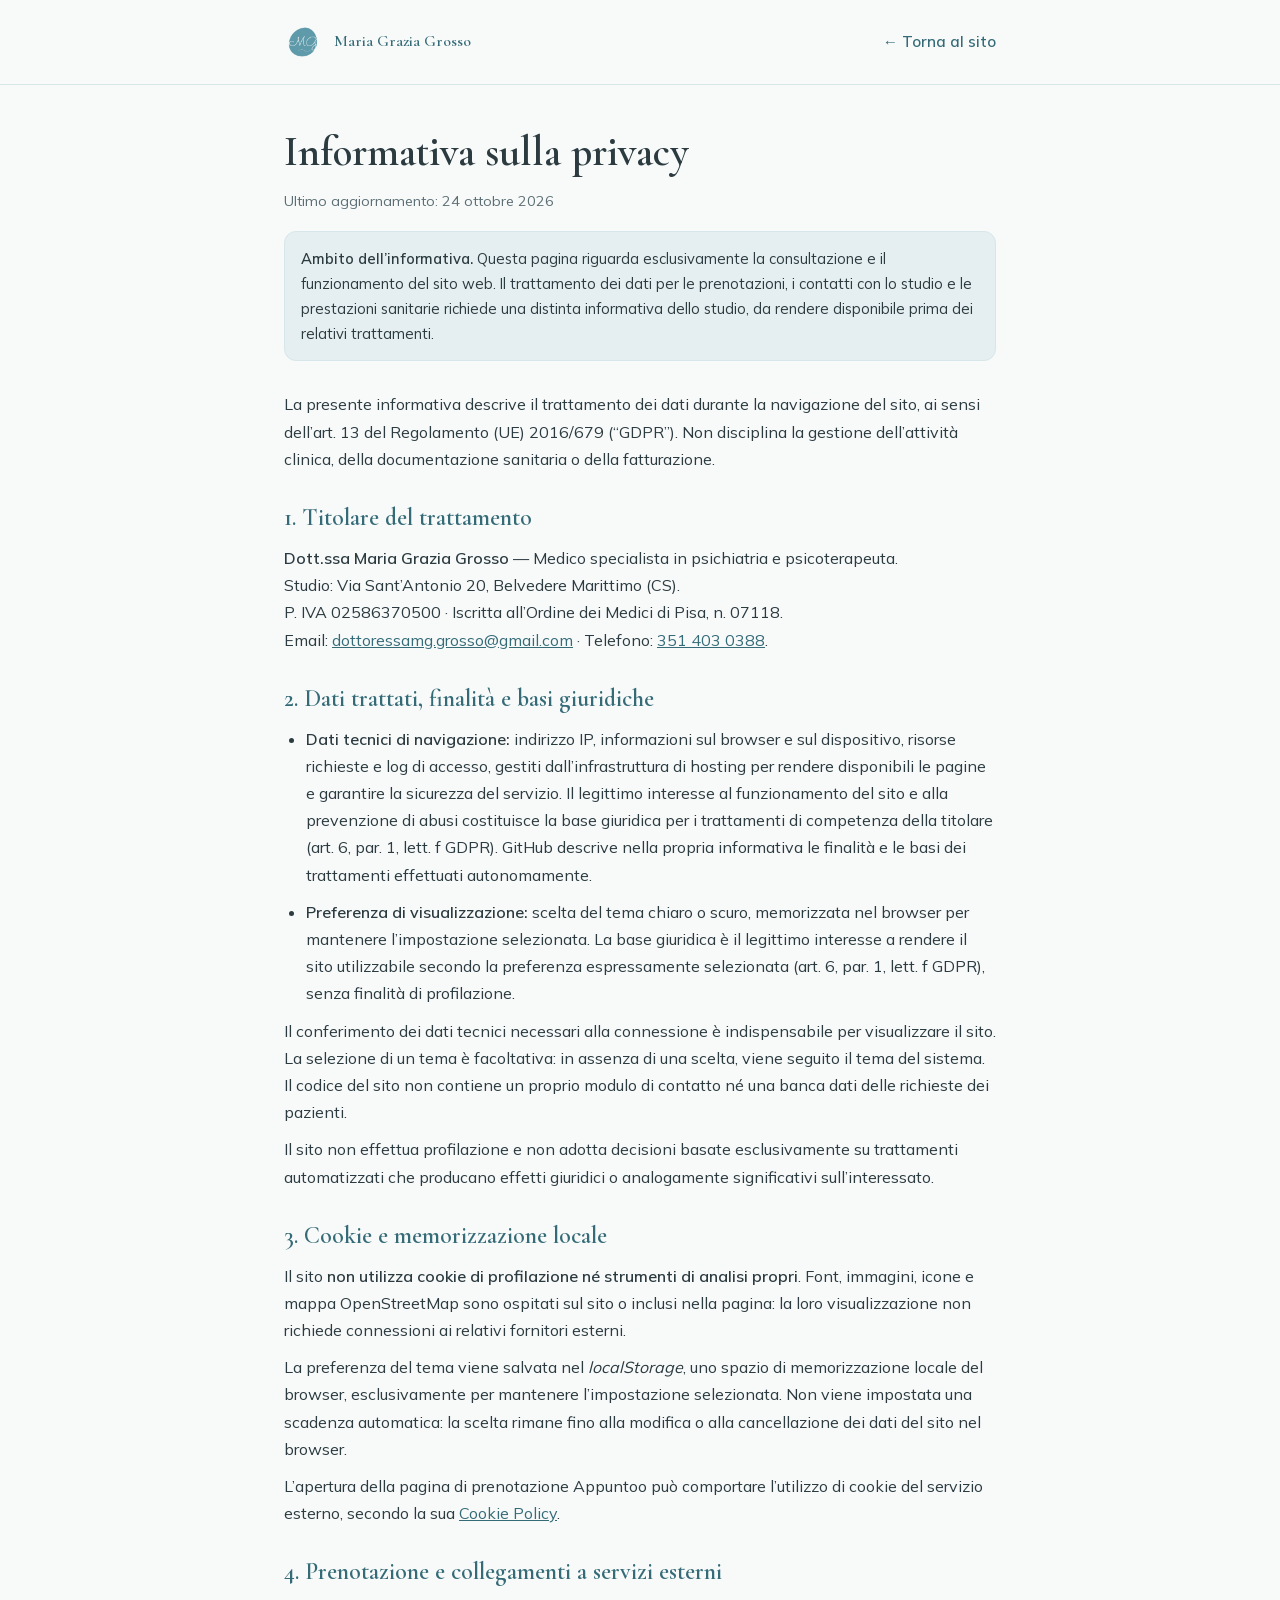
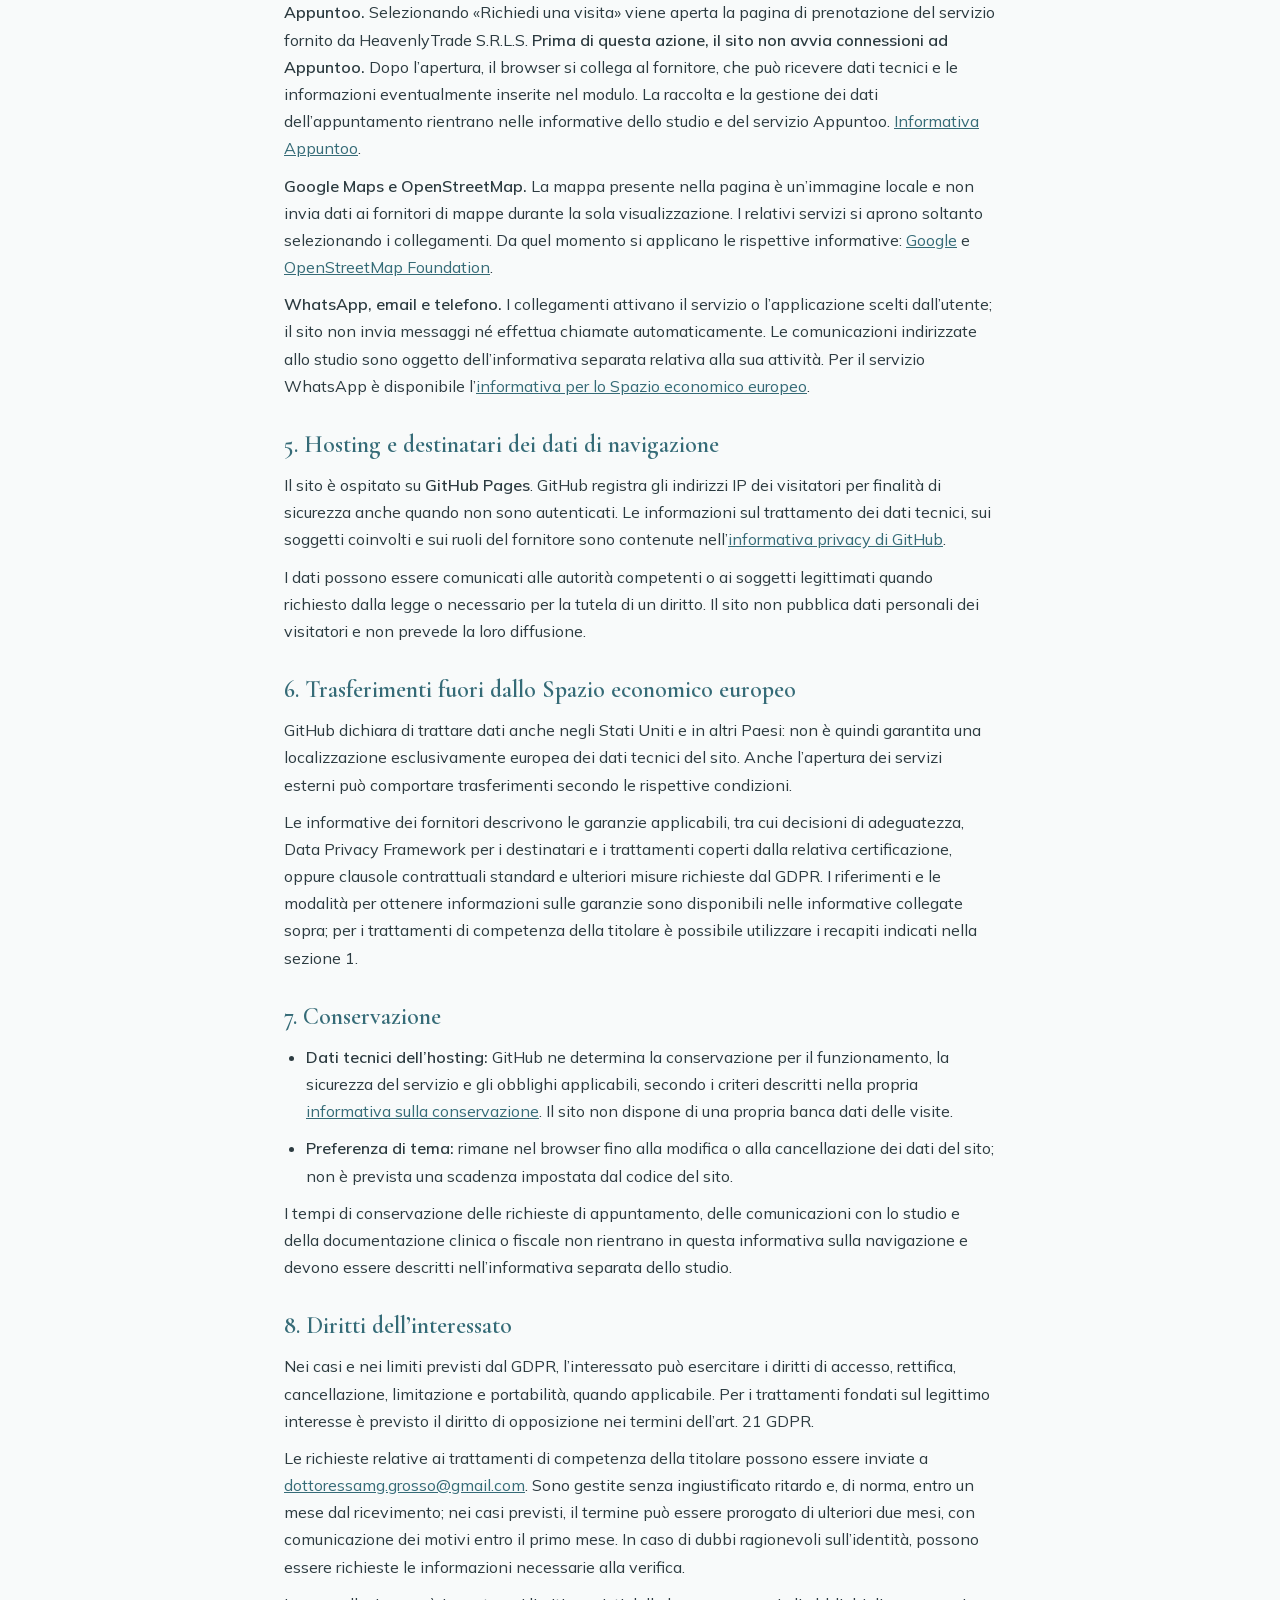
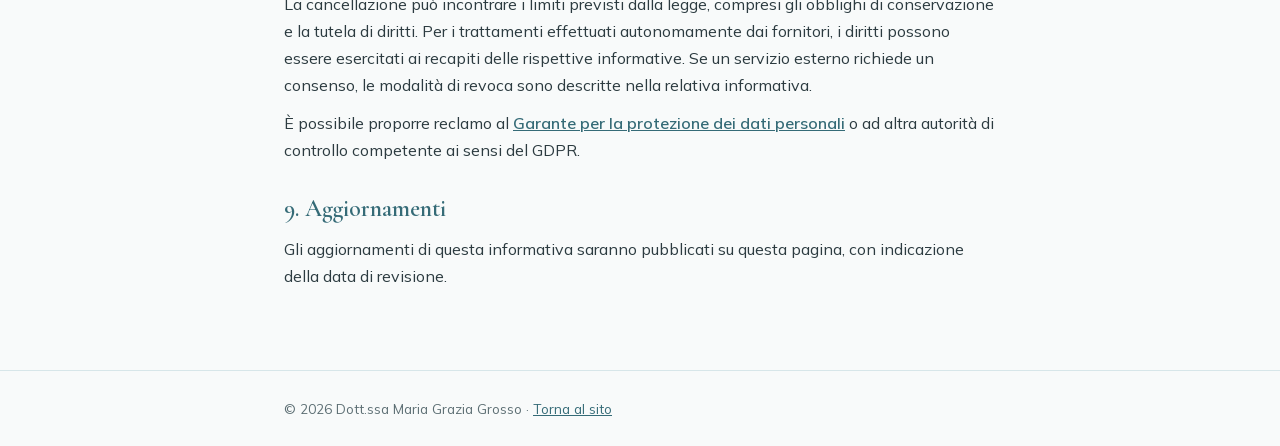
==== commit 55a42e64: "Migliora leggibilità mobile, accessibilità e icona WhatsApp" ====
--- a/privacy.html
+++ b/privacy.html
@@ -45,15 +45,26 @@
   body{font-family:var(--sans);color:var(--ink);background:var(--bg);line-height:1.7;-webkit-font-smoothing:antialiased}
   .wrap{max-width:760px;margin:0 auto;padding:0 24px}
   header{border-bottom:1px solid var(--line);padding:20px 0}
-  header .wrap{display:flex;align-items:center;gap:12px}
-  header img{width:38px;height:38px}
+  header .wrap{display:flex;align-items:center;gap:12px;flex-wrap:wrap}
+  header img{width:38px;height:38px;flex:none}
+  header strong{min-width:0}
   header a{color:var(--green-deep);text-decoration:none;font-weight:600;font-size:.95rem}
-  header .home{margin-left:auto}
+  header .home{margin-left:auto;white-space:nowrap;min-height:44px;display:inline-flex;align-items:center}
+  .nowrap,a[href^="tel:"]{white-space:nowrap}
+  .email-link{overflow-wrap:anywhere}
+  .logo-dark{display:none}
+  :root[data-theme="dark"] .logo-light{display:none}
+  :root[data-theme="dark"] .logo-dark{display:block}
+  @media(prefers-color-scheme:dark){
+    :root:not([data-theme="light"]) .logo-light{display:none}
+    :root:not([data-theme="light"]) .logo-dark{display:block}
+  }
+  @media(max-width:520px){header .home{flex-basis:100%;margin-left:50px}}
   main{padding:44px 0 70px}
-  h1{font-family:var(--serif);font-weight:600;font-size:clamp(2rem,5vw,2.6rem);margin-bottom:6px}
+  h1{font-family:var(--serif);font-weight:600;font-size:clamp(2rem,5vw,2.6rem);margin-bottom:12px;line-height:1.15;text-wrap:balance}
   .updated{color:var(--muted);font-size:.9rem;margin-bottom:14px}
-  .note{background:rgba(95,154,170,.12);border:1px solid var(--line);border-radius:12px;padding:14px 16px;font-size:.92rem;color:var(--muted);margin:18px 0 30px}
-  h2{font-family:var(--serif);font-weight:600;font-size:1.5rem;margin:30px 0 8px;color:var(--green-deep)}
+  .note{background:rgba(95,154,170,.12);border:1px solid var(--line);border-radius:12px;padding:14px 16px;font-size:.92rem;color:var(--ink);margin:18px 0 30px}
+  h2{font-family:var(--serif);font-weight:600;font-size:1.5rem;margin:30px 0 12px;color:var(--green-deep);line-height:1.25;text-wrap:balance}
   p,li{color:var(--ink);font-size:1rem;margin-bottom:10px}
   ul{padding-left:22px;margin-bottom:10px}
   a{color:var(--green-deep)}
@@ -71,7 +82,7 @@
 <a class="skip-link" href="#main-content">Vai al contenuto</a>
 <header>
   <div class="wrap">
-    <img src="assets/logo/icona-ottanio.png?v=12" alt="MG">
+    <img class="logo-light" src="assets/logo/icona-ottanio.png?v=12" alt="Marchio MG"><img class="logo-dark" src="assets/logo/icona-chiara.png?v=12" alt="" aria-hidden="true">
     <strong style="font-family:var(--serif);color:var(--green-deep)">Maria Grazia Grosso</strong>
     <a class="home" href="index.html">← Torna al sito</a>
   </div>
@@ -89,8 +100,8 @@
     <h2>1. Titolare del trattamento</h2>
     <p><strong>Dott.ssa Maria Grazia Grosso</strong> — Medico specialista in psichiatria e psicoterapeuta.<br>
     Studio: Via Sant’Antonio 20, Belvedere Marittimo (CS).<br>
-    P. IVA 02586370500 · Iscritta all’Ordine dei Medici di Pisa, n. 07118.<br>
-    Email: <a href="mailto:dottoressamg.grosso@gmail.com">dottoressamg.grosso@gmail.com</a> · Telefono: <a href="tel:+393514030388">351 403 0388</a>.</p>
+    <span class="nowrap">P. IVA 02586370500</span> · Iscritta all’Ordine dei Medici di Pisa, <span class="nowrap">n. 07118</span>.<br>
+    Email: <a href="mailto:dottoressamg.grosso@gmail.com" class="email-link">dottoressamg.grosso<wbr>@gmail.com</a> · Telefono: <a href="tel:+393514030388">351 403 0388</a>.</p>
 
     <h2>2. Dati trattati, finalità e basi giuridiche</h2>
     <ul>
@@ -127,7 +138,7 @@
 
     <h2>8. Diritti dell’interessato</h2>
     <p>Nei casi e nei limiti previsti dal GDPR, l’interessato può esercitare i diritti di accesso, rettifica, cancellazione, limitazione e portabilità, quando applicabile. Per i trattamenti fondati sul legittimo interesse è previsto il diritto di opposizione nei termini dell’art. 21 GDPR.</p>
-    <p>Le richieste relative ai trattamenti di competenza della titolare possono essere inviate a <a href="mailto:dottoressamg.grosso@gmail.com">dottoressamg.grosso@gmail.com</a>. Sono gestite senza ingiustificato ritardo e, di norma, entro un mese dal ricevimento; nei casi previsti, il termine può essere prorogato di ulteriori due mesi, con comunicazione dei motivi entro il primo mese. In caso di dubbi ragionevoli sull’identità, possono essere richieste le informazioni necessarie alla verifica.</p>
+    <p>Le richieste relative ai trattamenti di competenza della titolare possono essere inviate a <a href="mailto:dottoressamg.grosso@gmail.com" class="email-link">dottoressamg.grosso<wbr>@gmail.com</a>. Sono gestite senza ingiustificato ritardo e, di norma, entro un mese dal ricevimento; nei casi previsti, il termine può essere prorogato di ulteriori due mesi, con comunicazione dei motivi entro il primo mese. In caso di dubbi ragionevoli sull’identità, possono essere richieste le informazioni necessarie alla verifica.</p>
     <p>La cancellazione può incontrare i limiti previsti dalla legge, compresi gli obblighi di conservazione e la tutela di diritti. Per i trattamenti effettuati autonomamente dai fornitori, i diritti possono essere esercitati ai recapiti delle rispettive informative. Se un servizio esterno richiede un consenso, le modalità di revoca sono descritte nella relativa informativa.</p>
     <p>È possibile proporre reclamo al <a href="https://www.garanteprivacy.it/" target="_blank" rel="noopener noreferrer"><strong>Garante per la protezione dei dati personali</strong></a> o ad altra autorità di controllo competente ai sensi del GDPR.</p>
 
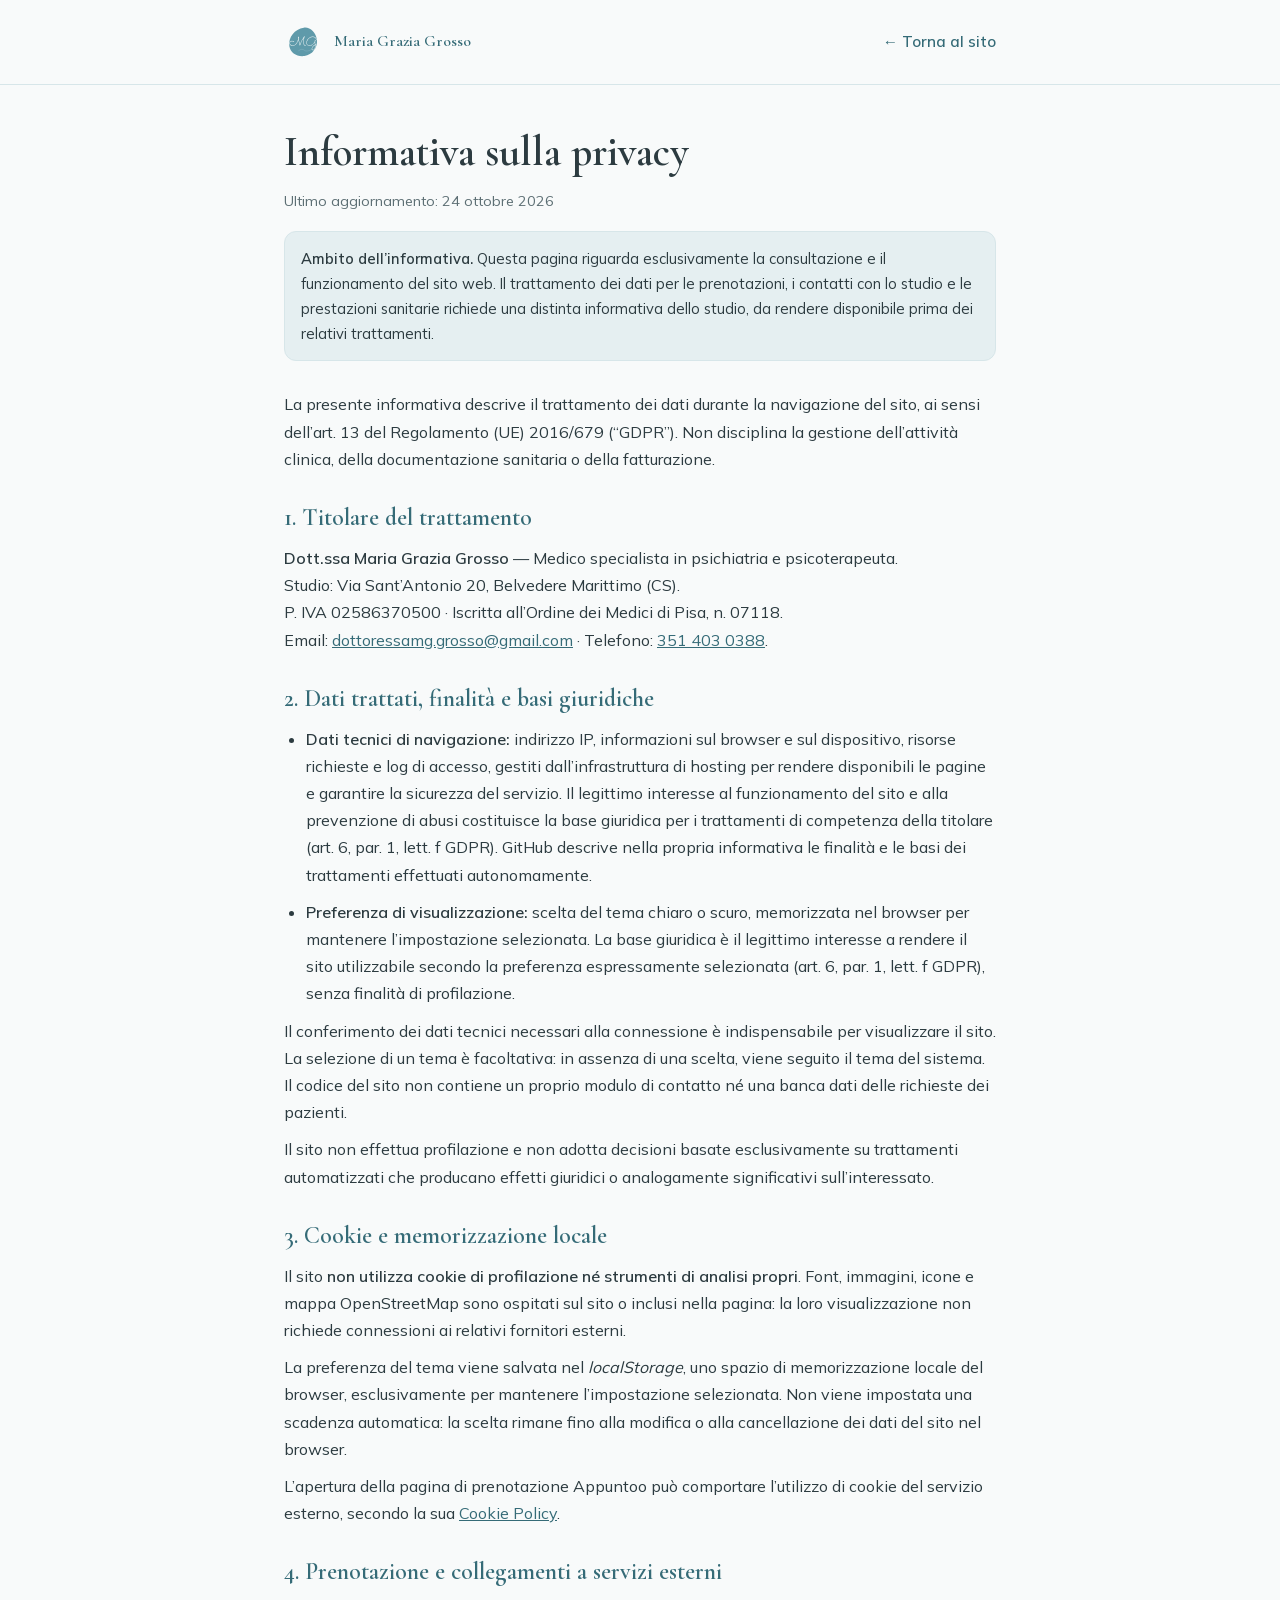
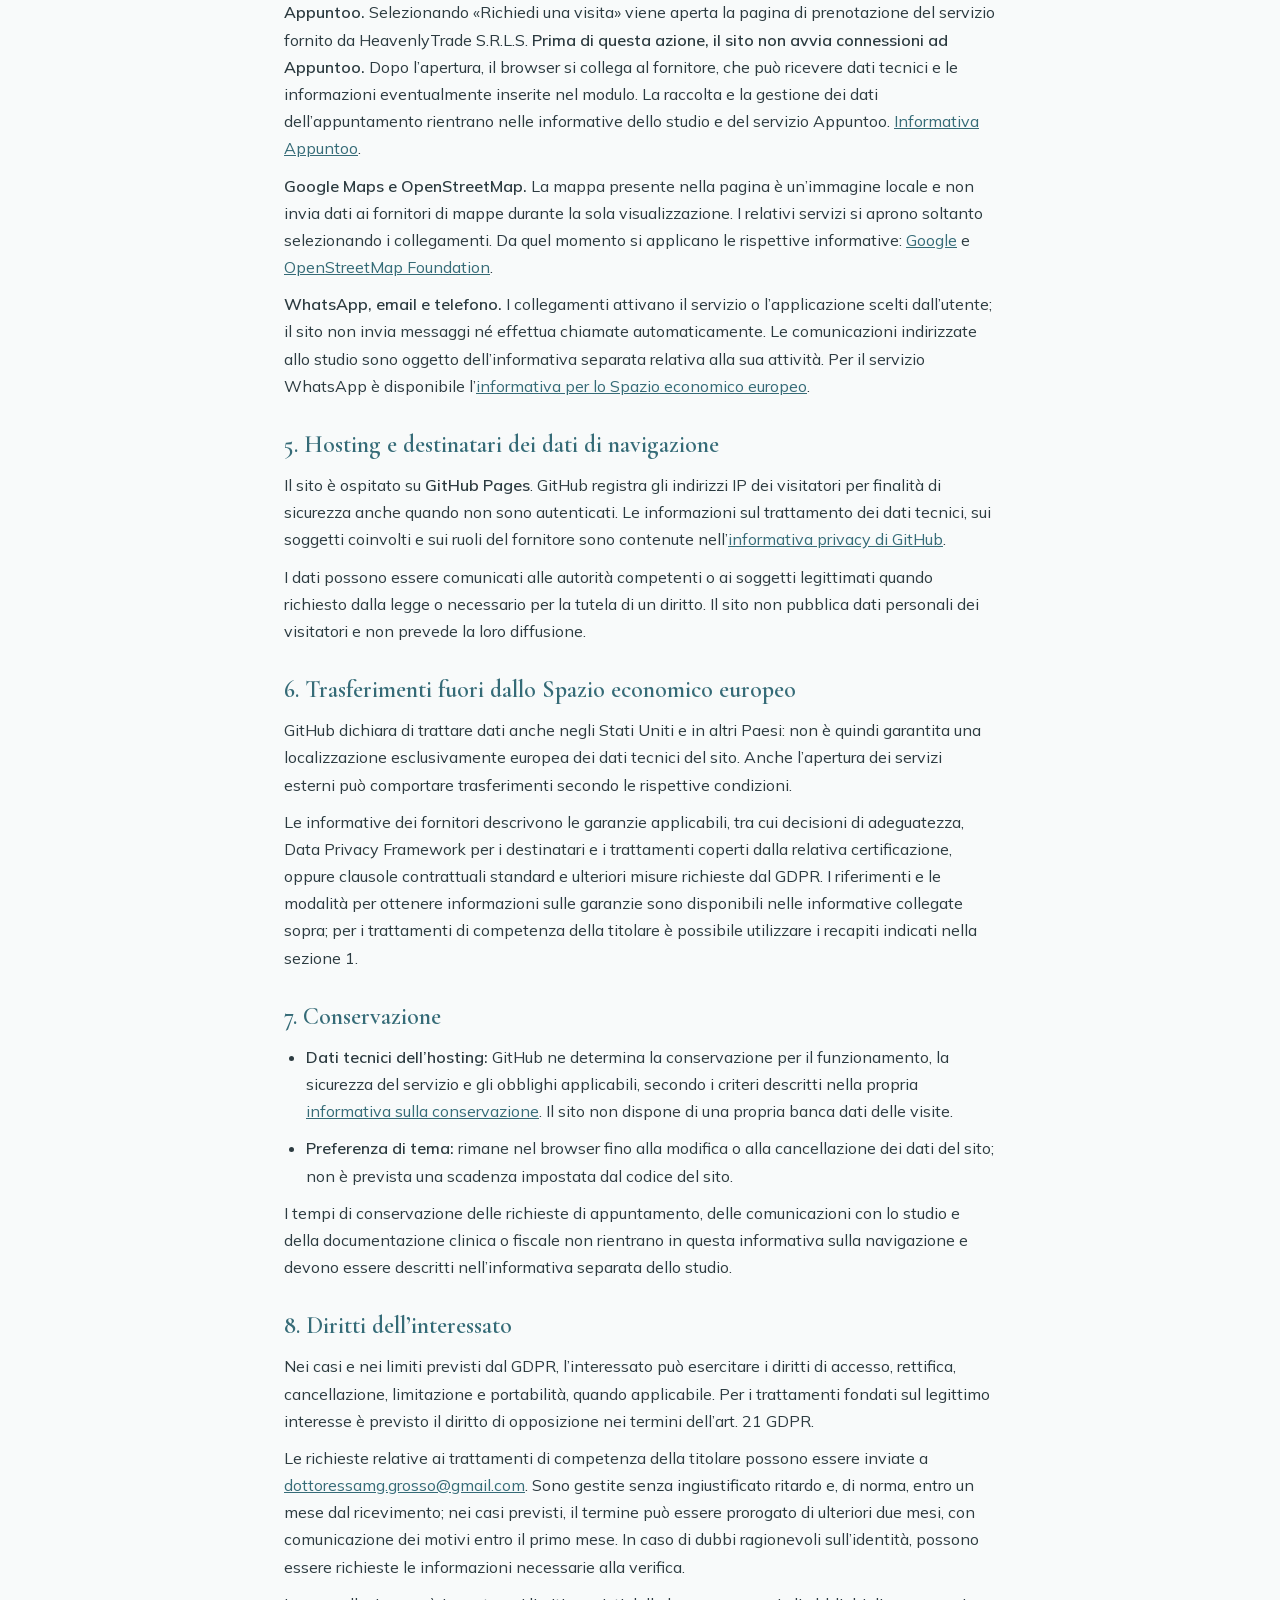
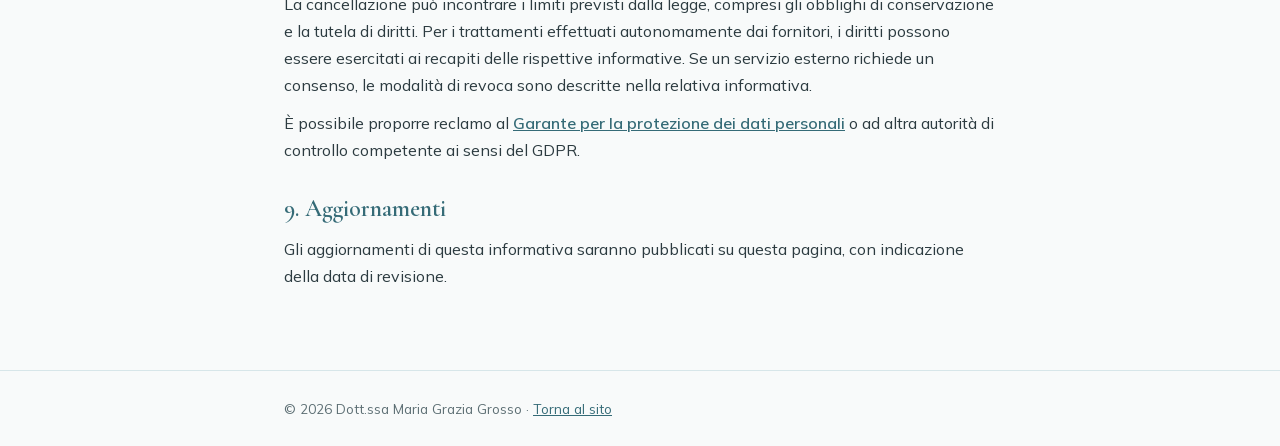
==== commit 9a1df77b: "Sostituisce i loghi del sito con versioni SVG" ====
--- a/privacy.html
+++ b/privacy.html
@@ -12,6 +12,7 @@
 <meta name="robots" content="noindex, nofollow">
 <meta name="theme-color" content="#356b77">
 <link rel="icon" type="image/png" href="assets/logo/favicon.png?v=12">
+<link rel="icon" type="image/svg+xml" sizes="any" href="assets/logo/favicon.svg?v=13">
 <style>@font-face{font-family:'Cormorant Garamond';font-style:italic;font-weight:500;font-display:swap;src:url(assets/fonts/CormorantGaramond-italic-500-latin-ext.woff2) format('woff2');unicode-range: U+0100-02BA, U+02BD-02C5, U+02C7-02CC, U+02CE-02D7, U+02DD-02FF, U+0304, U+0308, U+0329, U+1D00-1DBF, U+1E00-1E9F, U+1EF2-1EFF, U+2020, U+20A0-20AB, U+20AD-20C0, U+2113, U+2C60-2C7F, U+A720-A7FF;}
 @font-face{font-family:'Cormorant Garamond';font-style:italic;font-weight:500;font-display:swap;src:url(assets/fonts/CormorantGaramond-italic-500-latin.woff2) format('woff2');unicode-range: U+0000-00FF, U+0131, U+0152-0153, U+02BB-02BC, U+02C6, U+02DA, U+02DC, U+0304, U+0308, U+0329, U+2000-206F, U+20AC, U+2122, U+2191, U+2193, U+2212, U+2215, U+FEFF, U+FFFD;}
 @font-face{font-family:'Cormorant Garamond';font-style:italic;font-weight:600;font-display:swap;src:url(assets/fonts/CormorantGaramond-italic-600-latin-ext.woff2) format('woff2');unicode-range: U+0100-02BA, U+02BD-02C5, U+02C7-02CC, U+02CE-02D7, U+02DD-02FF, U+0304, U+0308, U+0329, U+1D00-1DBF, U+1E00-1E9F, U+1EF2-1EFF, U+2020, U+20A0-20AB, U+20AD-20C0, U+2113, U+2C60-2C7F, U+A720-A7FF;}
@@ -82,7 +83,7 @@
 <a class="skip-link" href="#main-content">Vai al contenuto</a>
 <header>
   <div class="wrap">
-    <img class="logo-light" src="assets/logo/icona-ottanio.png?v=12" alt="Marchio MG"><img class="logo-dark" src="assets/logo/icona-chiara.png?v=12" alt="" aria-hidden="true">
+    <img class="logo-light" src="assets/logo/icona-ottanio.svg?v=13" alt="Marchio MG" width="38" height="38"><img class="logo-dark" src="assets/logo/icona-chiara.svg?v=13" alt="" aria-hidden="true" width="38" height="38">
     <strong style="font-family:var(--serif);color:var(--green-deep)">Maria Grazia Grosso</strong>
     <a class="home" href="index.html">← Torna al sito</a>
   </div>
